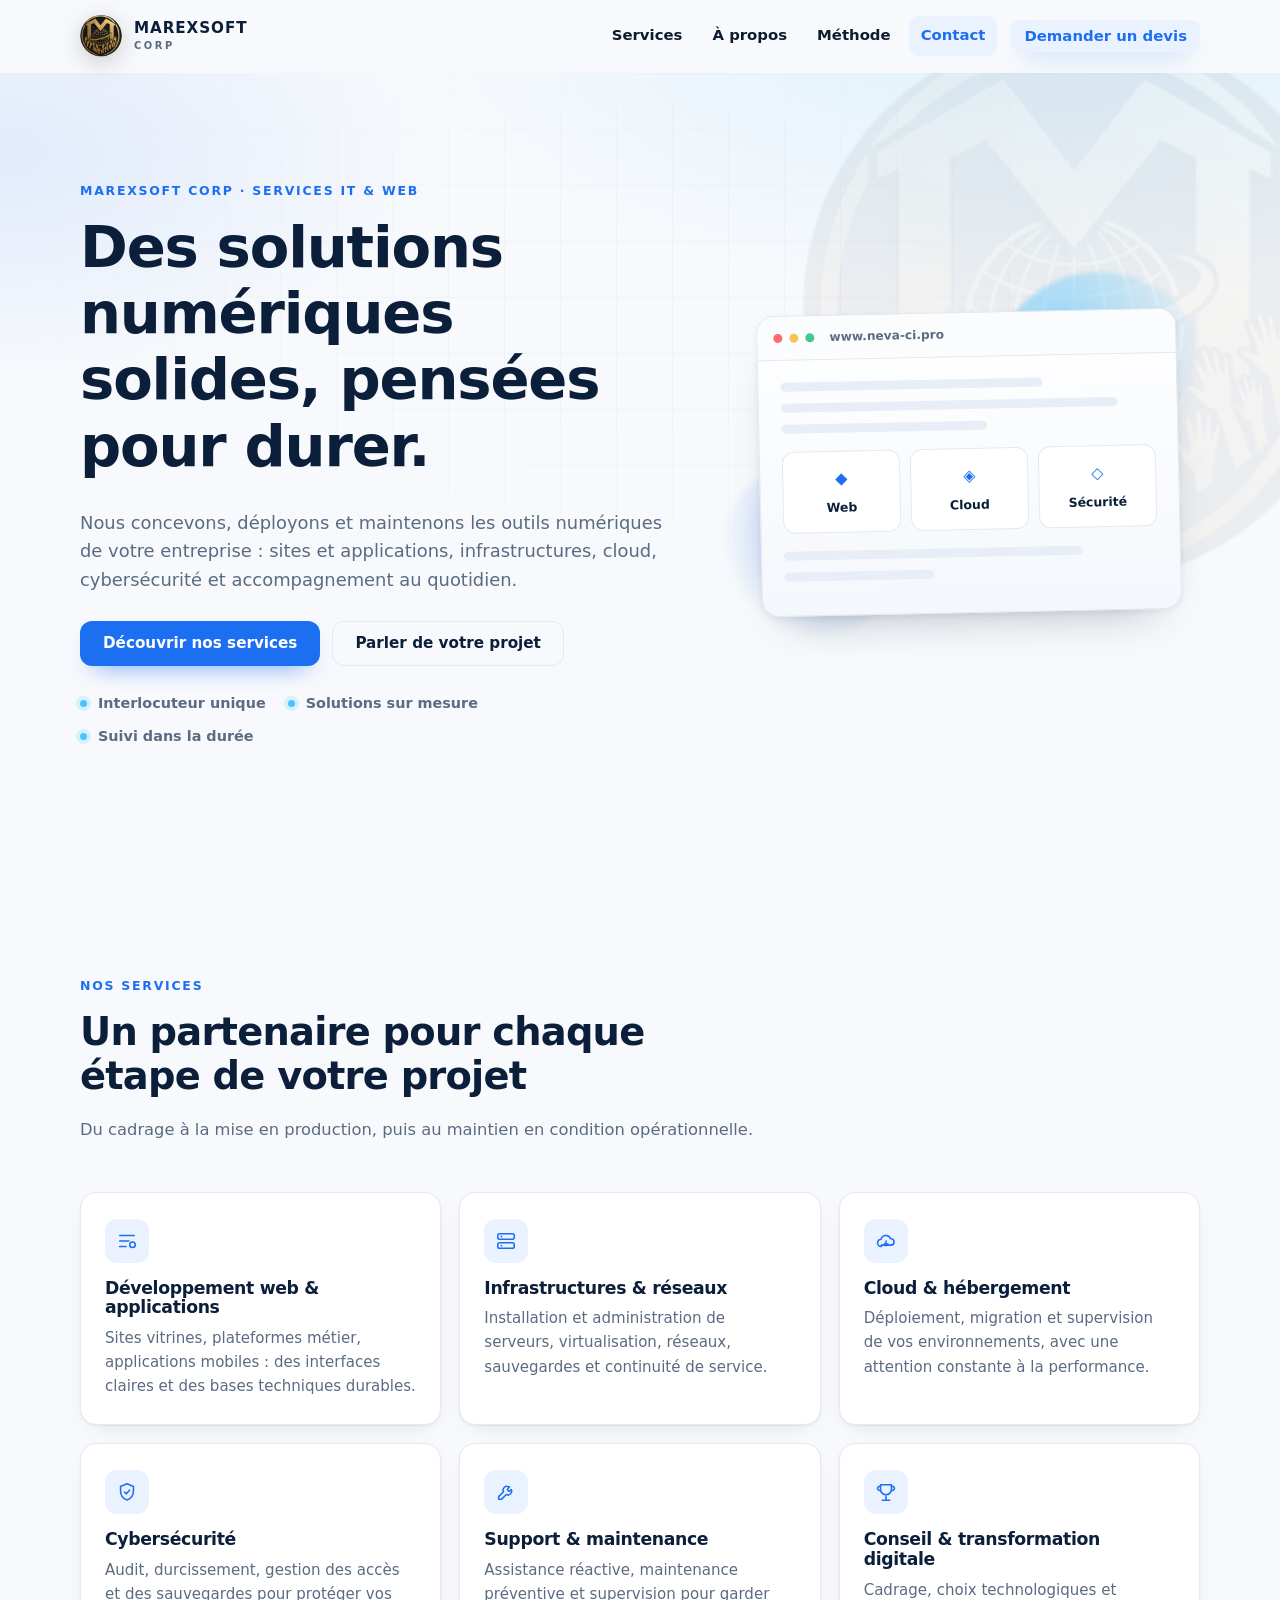
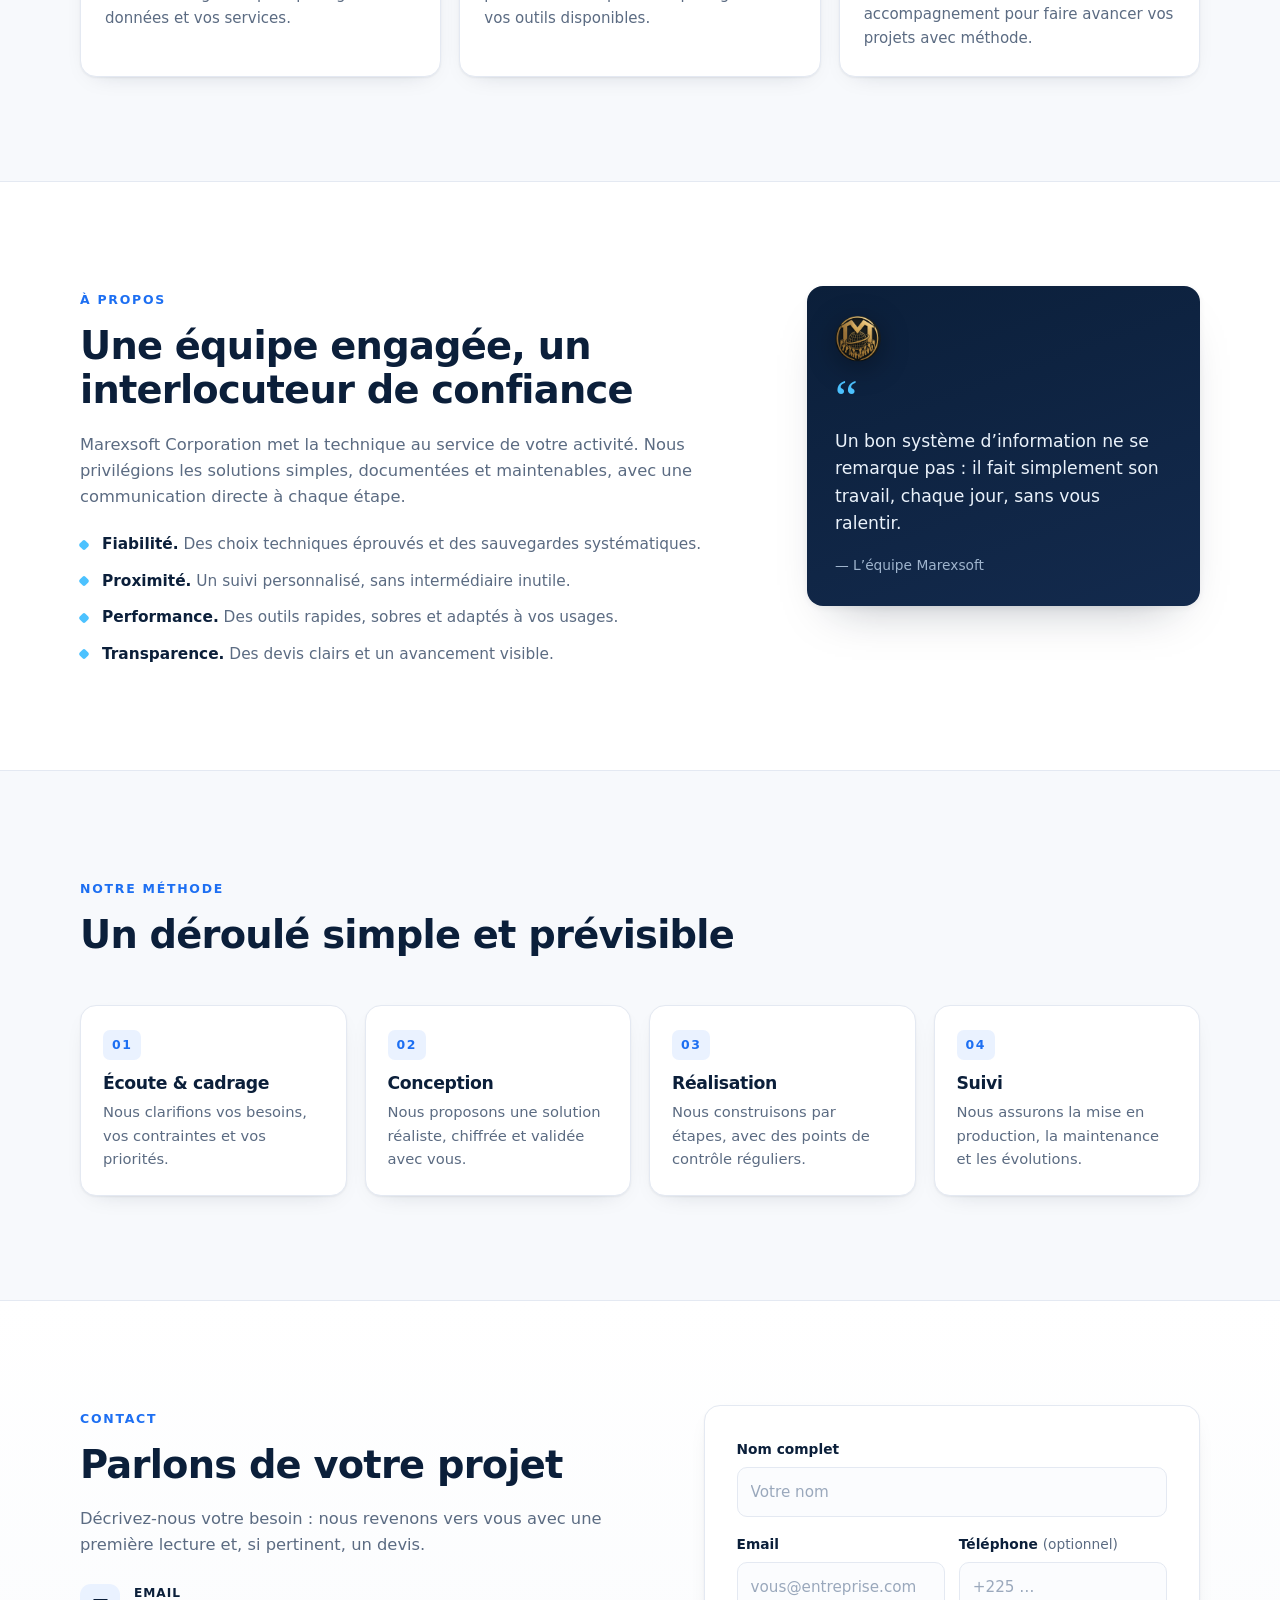
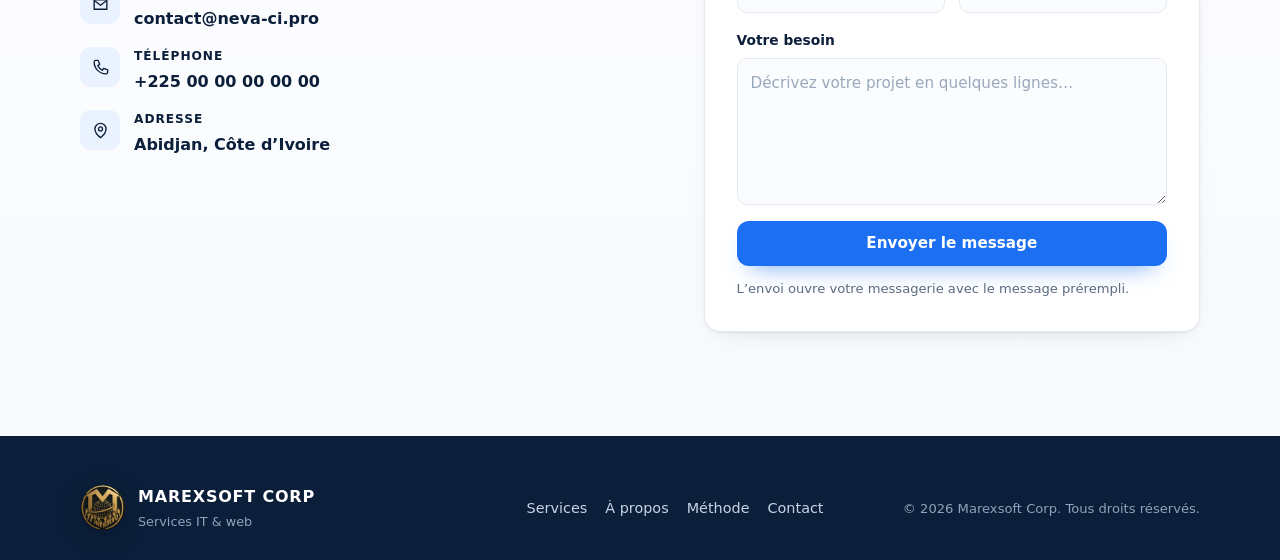
==== index.html @ 226a32b7 "Site vitrine Marexsoft Corp" ====
<!doctype html>
<html lang="fr">
<head>
  <meta charset="utf-8" />
  <meta name="viewport" content="width=device-width, initial-scale=1" />
  <script>document.documentElement.classList.add("js");</script>
  <title>Marexsoft Corporation — Services IT &amp; web</title>
  <meta name="description" content="Marexsoft Corporation accompagne les entreprises dans leurs projets numériques : développement web et applications, infrastructures et réseaux, cloud, cybersécurité, support et conseil." />
  <meta name="theme-color" content="#0b1f3a" />
  <link rel="canonical" href="https://www.neva-ci.pro/" />
  <link rel="icon" href="favicon.svg" type="image/svg+xml" />
  <link rel="icon" href="favicon-32.png" sizes="32x32" type="image/png" />
  <link rel="icon" href="icon-192.png" sizes="192x192" type="image/png" />
  <link rel="apple-touch-icon" href="apple-touch-icon.png" />
  <link rel="manifest" href="site.webmanifest" />

  <meta property="og:type" content="website" />
  <meta property="og:locale" content="fr_FR" />
  <meta property="og:site_name" content="Marexsoft Corporation" />
  <meta property="og:title" content="Marexsoft Corporation — Services IT &amp; web" />
  <meta property="og:description" content="Des solutions numériques solides : web, applications, infrastructures, cloud, cybersécurité et support." />
  <meta property="og:url" content="https://www.neva-ci.pro/" />
  <meta property="og:image" content="https://www.neva-ci.pro/assets/og-image.png" />
  <meta property="og:image:width" content="1200" />
  <meta property="og:image:height" content="630" />
  <meta name="twitter:card" content="summary_large_image" />
  <meta name="twitter:image" content="https://www.neva-ci.pro/assets/og-image.png" />

  <link rel="stylesheet" href="assets/style.css" />
  <script type="application/ld+json">
  {
    "@context": "https://schema.org",
    "@type": "Organization",
    "name": "Marexsoft Corporation",
    "url": "https://www.neva-ci.pro/",
    "logo": "https://www.neva-ci.pro/icon-512.png",
    "description": "Services IT et web : développement, infrastructures, cloud, cybersécurité, support et conseil.",
    "email": "contact@neva-ci.pro",
    "telephone": "+225 00 00 00 00 00",
    "address": { "@type": "PostalAddress", "addressLocality": "Abidjan", "addressCountry": "CI" }
  }
  </script>
</head>
<body>
  <a class="skip-link" href="#contenu">Aller au contenu</a>

  <header class="site-header" id="top">
    <div class="container header-inner">
      <a class="brand" href="#top" aria-label="Marexsoft Corp, accueil">
        <img class="brand-mark" src="assets/logo-mark.png" width="42" height="42" alt="" />
        <span class="brand-text">MAREXSOFT<small>CORP</small></span>
      </a>

      <nav class="nav" id="nav" aria-label="Navigation principale">
        <a href="#services">Services</a>
        <a href="#apropos">À propos</a>
        <a href="#methode">Méthode</a>
        <a href="#contact">Contact</a>
        <a class="btn btn-sm btn-primary nav-cta" href="#contact">Demander un devis</a>
      </nav>

      <button class="menu-toggle" id="menuToggle" aria-expanded="false" aria-controls="nav" aria-label="Ouvrir le menu">
        <span></span><span></span><span></span>
      </button>
    </div>
  </header>

  <main id="contenu">
    <section class="hero">
      <img class="hero-watermark" src="assets/logo-mark.png" alt="" aria-hidden="true" />
      <div class="container hero-inner">
        <div class="hero-copy reveal">
          <p class="eyebrow">Marexsoft Corp · Services IT &amp; web</p>
          <h1>Des solutions numériques solides, pensées pour durer.</h1>
          <p class="lead">
            Nous concevons, déployons et maintenons les outils numériques de votre entreprise :
            sites et applications, infrastructures, cloud, cybersécurité et accompagnement au quotidien.
          </p>
          <div class="hero-actions">
            <a class="btn btn-primary" href="#services">Découvrir nos services</a>
            <a class="btn btn-ghost" href="#contact">Parler de votre projet</a>
          </div>
          <ul class="hero-points" aria-label="Nos engagements">
            <li>Interlocuteur unique</li>
            <li>Solutions sur mesure</li>
            <li>Suivi dans la durée</li>
          </ul>
        </div>

        <div class="hero-visual reveal" aria-hidden="true">
          <div class="orb orb-1"></div>
          <div class="orb orb-2"></div>
          <div class="panel">
            <div class="panel-top">
              <span class="dot"></span><span class="dot"></span><span class="dot"></span>
              <span class="panel-title">www.neva-ci.pro</span>
            </div>
            <div class="panel-body">
              <div class="panel-line w-70"></div>
              <div class="panel-line w-90"></div>
              <div class="panel-line w-55"></div>
              <div class="panel-cards">
                <div class="mini-card"><span class="mini-ico">◆</span><span>Web</span></div>
                <div class="mini-card"><span class="mini-ico">◈</span><span>Cloud</span></div>
                <div class="mini-card"><span class="mini-ico">◇</span><span>Sécurité</span></div>
              </div>
              <div class="panel-line w-80"></div>
              <div class="panel-line w-40"></div>
            </div>
          </div>
        </div>
      </div>
    </section>

    <section class="section" id="services">
      <div class="container">
        <div class="section-head reveal">
          <p class="eyebrow">Nos services</p>
          <h2>Un partenaire pour chaque étape de votre projet</h2>
          <p class="section-sub">Du cadrage à la mise en production, puis au maintien en condition opérationnelle.</p>
        </div>

        <div class="grid services-grid">
          <article class="card service reveal">
            <span class="service-ico" aria-hidden="true">
              <svg viewBox="0 0 24 24"><path d="M4 6h16M4 12h10M4 18h7" fill="none" stroke="currentColor" stroke-width="1.7" stroke-linecap="round"/><circle cx="18" cy="16" r="3" fill="none" stroke="currentColor" stroke-width="1.7"/></svg>
            </span>
            <h3>Développement web &amp; applications</h3>
            <p>Sites vitrines, plateformes métier, applications mobiles : des interfaces claires et des bases techniques durables.</p>
          </article>

          <article class="card service reveal">
            <span class="service-ico" aria-hidden="true">
              <svg viewBox="0 0 24 24"><rect x="3" y="4" width="18" height="6" rx="2" fill="none" stroke="currentColor" stroke-width="1.7"/><rect x="3" y="14" width="18" height="6" rx="2" fill="none" stroke="currentColor" stroke-width="1.7"/><circle cx="7" cy="7" r="1" fill="currentColor"/><circle cx="7" cy="17" r="1" fill="currentColor"/></svg>
            </span>
            <h3>Infrastructures &amp; réseaux</h3>
            <p>Installation et administration de serveurs, virtualisation, réseaux, sauvegardes et continuité de service.</p>
          </article>

          <article class="card service reveal">
            <span class="service-ico" aria-hidden="true">
              <svg viewBox="0 0 24 24"><path d="M7 18a4 4 0 0 1-.4-8A5.5 5.5 0 0 1 17 9.5a3.5 3.5 0 0 1 .5 7H7Z" fill="none" stroke="currentColor" stroke-width="1.7" stroke-linejoin="round"/><path d="M12 12v5m0 0-2-2m2 2 2-2" fill="none" stroke="currentColor" stroke-width="1.7" stroke-linecap="round" stroke-linejoin="round"/></svg>
            </span>
            <h3>Cloud &amp; hébergement</h3>
            <p>Déploiement, migration et supervision de vos environnements, avec une attention constante à la performance.</p>
          </article>

          <article class="card service reveal">
            <span class="service-ico" aria-hidden="true">
              <svg viewBox="0 0 24 24"><path d="M12 3 5 6v5c0 4.4 2.9 8.4 7 9.8 4.1-1.4 7-5.4 7-9.8V6l-7-3Z" fill="none" stroke="currentColor" stroke-width="1.7" stroke-linejoin="round"/><path d="m9.2 12 2 2 3.6-4" fill="none" stroke="currentColor" stroke-width="1.7" stroke-linecap="round" stroke-linejoin="round"/></svg>
            </span>
            <h3>Cybersécurité</h3>
            <p>Audit, durcissement, gestion des accès et des sauvegardes pour protéger vos données et vos services.</p>
          </article>

          <article class="card service reveal">
            <span class="service-ico" aria-hidden="true">
              <svg viewBox="0 0 24 24"><path d="M14.7 6.3a4 4 0 0 0-5.4 5.4L4 17v3h3l5.3-5.3a4 4 0 0 0 5.4-5.4l-2.2 2.2-2.1-2.1 2.3-3.1Z" fill="none" stroke="currentColor" stroke-width="1.7" stroke-linejoin="round"/></svg>
            </span>
            <h3>Support &amp; maintenance</h3>
            <p>Assistance réactive, maintenance préventive et supervision pour garder vos outils disponibles.</p>
          </article>

          <article class="card service reveal">
            <span class="service-ico" aria-hidden="true">
              <svg viewBox="0 0 24 24"><path d="M8 21h8M12 17v4M6 4h12v5a6 6 0 0 1-12 0V4Z" fill="none" stroke="currentColor" stroke-width="1.7" stroke-linecap="round" stroke-linejoin="round"/><path d="M18 6h2a2 2 0 0 1-2 4M6 6H4a2 2 0 0 0 2 4" fill="none" stroke="currentColor" stroke-width="1.7" stroke-linecap="round"/></svg>
            </span>
            <h3>Conseil &amp; transformation digitale</h3>
            <p>Cadrage, choix technologiques et accompagnement pour faire avancer vos projets avec méthode.</p>
          </article>
        </div>
      </div>
    </section>

    <section class="section section-alt" id="apropos">
      <div class="container about-grid">
        <div class="reveal">
          <p class="eyebrow">À propos</p>
          <h2>Une équipe engagée, un interlocuteur de confiance</h2>
          <p class="section-sub">
            Marexsoft Corporation met la technique au service de votre activité. Nous privilégions
            les solutions simples, documentées et maintenables, avec une communication directe à
            chaque étape.
          </p>
          <ul class="values">
            <li><strong>Fiabilité.</strong> Des choix techniques éprouvés et des sauvegardes systématiques.</li>
            <li><strong>Proximité.</strong> Un suivi personnalisé, sans intermédiaire inutile.</li>
            <li><strong>Performance.</strong> Des outils rapides, sobres et adaptés à vos usages.</li>
            <li><strong>Transparence.</strong> Des devis clairs et un avancement visible.</li>
          </ul>
        </div>
        <aside class="quote-card reveal" aria-label="Notre approche">
          <img class="quote-logo" src="assets/logo-mark.png" width="46" height="46" alt="" />
          <p class="quote-mark" aria-hidden="true">“</p>
          <p class="quote-text">
            Un bon système d’information ne se remarque pas : il fait simplement son travail,
            chaque jour, sans vous ralentir.
          </p>
          <p class="quote-author">— L’équipe Marexsoft</p>
        </aside>
      </div>
    </section>

    <section class="section" id="methode">
      <div class="container">
        <div class="section-head reveal">
          <p class="eyebrow">Notre méthode</p>
          <h2>Un déroulé simple et prévisible</h2>
        </div>
        <ol class="steps">
          <li class="step reveal"><span class="step-num">01</span><h3>Écoute &amp; cadrage</h3><p>Nous clarifions vos besoins, vos contraintes et vos priorités.</p></li>
          <li class="step reveal"><span class="step-num">02</span><h3>Conception</h3><p>Nous proposons une solution réaliste, chiffrée et validée avec vous.</p></li>
          <li class="step reveal"><span class="step-num">03</span><h3>Réalisation</h3><p>Nous construisons par étapes, avec des points de contrôle réguliers.</p></li>
          <li class="step reveal"><span class="step-num">04</span><h3>Suivi</h3><p>Nous assurons la mise en production, la maintenance et les évolutions.</p></li>
        </ol>
      </div>
    </section>

    <section class="section section-contact" id="contact">
      <div class="container contact-grid">
        <div class="reveal">
          <p class="eyebrow">Contact</p>
          <h2>Parlons de votre projet</h2>
          <p class="section-sub">
            Décrivez-nous votre besoin : nous revenons vers vous avec une première lecture
            et, si pertinent, un devis.
          </p>

          <ul class="contact-list">
            <li>
              <span class="contact-ico" aria-hidden="true">
                <svg viewBox="0 0 24 24"><path d="M4 6h16v12H4z" fill="none" stroke="currentColor" stroke-width="1.7"/><path d="m4 7 8 6 8-6" fill="none" stroke="currentColor" stroke-width="1.7" stroke-linejoin="round"/></svg>
              </span>
              <div><span class="contact-label">Email</span><a href="mailto:contact@neva-ci.pro">contact@neva-ci.pro</a></div>
            </li>
            <li>
              <span class="contact-ico" aria-hidden="true">
                <svg viewBox="0 0 24 24"><path d="M6 3h3l2 5-2.5 1.5a12 12 0 0 0 6 6L16 13l5 2v3a2 2 0 0 1-2 2A15 15 0 0 1 4 5a2 2 0 0 1 2-2Z" fill="none" stroke="currentColor" stroke-width="1.7" stroke-linejoin="round"/></svg>
              </span>
              <div><span class="contact-label">Téléphone</span><a href="tel:+22500000000">+225 00 00 00 00 00</a></div>
            </li>
            <li>
              <span class="contact-ico" aria-hidden="true">
                <svg viewBox="0 0 24 24"><path d="M12 21s7-5.4 7-11a7 7 0 1 0-14 0c0 5.6 7 11 7 11Z" fill="none" stroke="currentColor" stroke-width="1.7" stroke-linejoin="round"/><circle cx="12" cy="10" r="2.5" fill="none" stroke="currentColor" stroke-width="1.7"/></svg>
              </span>
              <div><span class="contact-label">Adresse</span><span>Abidjan, Côte d’Ivoire</span></div>
            </li>
          </ul>
        </div>

        <form class="card contact-form reveal" id="contactForm" novalidate>
          <div class="field">
            <label for="name">Nom complet</label>
            <input id="name" name="name" type="text" autocomplete="name" required placeholder="Votre nom" />
          </div>
          <div class="field-row">
            <div class="field">
              <label for="email">Email</label>
              <input id="email" name="email" type="email" autocomplete="email" required placeholder="vous@entreprise.com" />
            </div>
            <div class="field">
              <label for="phone">Téléphone <span class="opt">(optionnel)</span></label>
              <input id="phone" name="phone" type="tel" autocomplete="tel" placeholder="+225 …" />
            </div>
          </div>
          <div class="field">
            <label for="message">Votre besoin</label>
            <textarea id="message" name="message" rows="5" required placeholder="Décrivez votre projet en quelques lignes…"></textarea>
          </div>
          <button class="btn btn-primary btn-block" type="submit">Envoyer le message</button>
          <p class="form-note" id="formNote" role="status">L’envoi ouvre votre messagerie avec le message prérempli.</p>
        </form>
      </div>
    </section>
  </main>

  <footer class="site-footer">
    <div class="container footer-inner">
      <div class="footer-brand">
        <img class="brand-mark" src="assets/logo-mark.png" width="46" height="46" alt="" />
        <div>
          <p class="footer-name">MAREXSOFT CORP</p>
          <p class="footer-tag">Services IT &amp; web</p>
        </div>
      </div>
      <nav class="footer-nav" aria-label="Navigation de pied de page">
        <a href="#services">Services</a>
        <a href="#apropos">À propos</a>
        <a href="#methode">Méthode</a>
        <a href="#contact">Contact</a>
      </nav>
      <p class="footer-copy">© <span id="year">2026</span> Marexsoft Corp. Tous droits réservés.</p>
    </div>
  </footer>

  <script src="assets/app.js" defer></script>
</body>
</html>
---- assets/style.css ----
/* Marexsoft Corporation — sober, modern, dependency-free */
:root {
  --navy: #0b1f3a;
  --navy-2: #132a4d;
  --ink: #0d1b2e;
  --muted: #5b6b82;
  --line: #e4e9f2;
  --bg: #f7f9fc;
  --surface: #ffffff;
  --accent: #1d6ff2;
  --accent-2: #4cc2ff;
  --accent-soft: #eaf2ff;
  --radius: 16px;
  --radius-sm: 10px;
  --shadow-sm: 0 1px 2px rgba(13, 27, 46, .06), 0 8px 24px -16px rgba(13, 27, 46, .25);
  --shadow-md: 0 2px 6px rgba(13, 27, 46, .06), 0 24px 48px -28px rgba(13, 27, 46, .35);
  --max: 1120px;
  --header-h: 72px;
  --font: "Inter", "Segoe UI", system-ui, -apple-system, "Helvetica Neue", Arial, sans-serif;
}

*, *::before, *::after { box-sizing: border-box; }
html { scroll-behavior: smooth; scroll-padding-top: calc(var(--header-h) + 16px); }
body {
  margin: 0;
  font-family: var(--font);
  color: var(--ink);
  background: var(--bg);
  line-height: 1.6;
  -webkit-font-smoothing: antialiased;
  text-rendering: optimizeLegibility;
}
img, svg { display: block; max-width: 100%; }
a { color: var(--accent); text-decoration: none; }
a:hover { text-decoration: underline; text-underline-offset: 3px; }
h1, h2, h3 { color: var(--navy); line-height: 1.15; letter-spacing: -.02em; margin: 0 0 .5em; }
h1 { font-size: clamp(2.1rem, 4.6vw, 3.6rem); font-weight: 750; }
h2 { font-size: clamp(1.6rem, 3vw, 2.4rem); font-weight: 720; }
h3 { font-size: 1.08rem; font-weight: 650; }
p { margin: 0 0 1rem; }
ul, ol { margin: 0; padding: 0; }

.container { width: min(100% - 40px, var(--max)); margin-inline: auto; }

.skip-link {
  position: absolute; left: 16px; top: -60px; z-index: 100;
  background: var(--navy); color: #fff; padding: 10px 16px; border-radius: 8px;
  transition: top .18s ease;
}
.skip-link:focus { top: 12px; }

/* Header */
.site-header {
  position: sticky; top: 0; z-index: 50;
  background: color-mix(in srgb, var(--bg) 82%, transparent);
  backdrop-filter: blur(14px);
  border-bottom: 1px solid transparent;
  transition: border-color .25s ease, box-shadow .25s ease, background .25s ease;
}
.site-header.is-scrolled { border-bottom-color: var(--line); box-shadow: 0 10px 30px -24px rgba(13,27,46,.4); }
.header-inner { display: flex; align-items: center; justify-content: space-between; height: var(--header-h); gap: 24px; }

.brand { display: inline-flex; align-items: center; gap: 12px; color: var(--navy); text-decoration: none; }
.brand:hover { text-decoration: none; }
.brand-mark { width: 42px; height: 42px; border-radius: 50%; flex: 0 0 auto; filter: drop-shadow(0 6px 12px rgba(0,0,0,.18)); }
.brand-text { display: flex; flex-direction: column; line-height: 1.05; font-weight: 750; letter-spacing: .06em; font-size: .95rem; }
.brand-text small { font-size: .62rem; font-weight: 650; letter-spacing: .26em; text-transform: uppercase; color: var(--muted); margin-top: 4px; }

.nav { display: flex; align-items: center; gap: 6px; }
.nav a {
  color: var(--ink); font-size: .93rem; font-weight: 550; padding: 8px 12px; border-radius: 9px;
  text-decoration: none; transition: background .18s ease, color .18s ease;
}
.nav a:hover { background: var(--accent-soft); color: var(--navy); text-decoration: none; }
.nav a.is-active { color: var(--accent); background: var(--accent-soft); }
.nav .nav-cta { margin-left: 8px; }
.nav .nav-cta:hover { background: var(--accent); color: #fff; }

.menu-toggle { display: none; width: 42px; height: 42px; border: 1px solid var(--line); background: var(--surface); border-radius: 11px; cursor: pointer; padding: 11px 10px; gap: 4px; flex-direction: column; justify-content: center; }
.menu-toggle span { display: block; height: 2px; background: var(--navy); border-radius: 2px; transition: transform .2s ease, opacity .2s ease; }
.menu-toggle[aria-expanded="true"] span:nth-child(1) { transform: translateY(6px) rotate(45deg); }
.menu-toggle[aria-expanded="true"] span:nth-child(2) { opacity: 0; }
.menu-toggle[aria-expanded="true"] span:nth-child(3) { transform: translateY(-6px) rotate(-45deg); }

/* Buttons */
.btn {
  display: inline-flex; align-items: center; justify-content: center; gap: 8px;
  font: inherit; font-size: .95rem; font-weight: 600; line-height: 1;
  padding: 14px 22px; border-radius: 12px; border: 1px solid transparent;
  cursor: pointer; text-decoration: none; transition: transform .15s ease, box-shadow .2s ease, background .2s ease, color .2s ease, border-color .2s ease;
}
.btn:hover { text-decoration: none; transform: translateY(-1px); }
.btn:active { transform: translateY(0); }
.btn-primary { background: var(--accent); color: #fff; box-shadow: 0 12px 24px -14px rgba(29,111,242,.8); }
.btn-primary:hover { background: #1760d6; box-shadow: 0 16px 30px -14px rgba(29,111,242,.9); }
.btn-ghost { background: transparent; color: var(--navy); border-color: var(--line); }
.btn-ghost:hover { background: var(--surface); border-color: #cfd9e8; }
.btn-sm { padding: 10px 16px; font-size: .88rem; border-radius: 10px; }
.btn-block { width: 100%; }

/* Hero */
.hero { position: relative; overflow: hidden; padding: clamp(56px, 9vw, 104px) 0 clamp(64px, 10vw, 120px); }
.hero::before {
  content: ""; position: absolute; inset: 0; z-index: -2;
  background:
    radial-gradient(1100px 520px at 82% -10%, rgba(76,194,255,.16), transparent 60%),
    radial-gradient(800px 420px at 0% 10%, rgba(29,111,242,.10), transparent 55%);
}
.hero::after {
  content: ""; position: absolute; inset: 0; z-index: -1; opacity: .5;
  background-image: linear-gradient(to right, rgba(13,27,46,.05) 1px, transparent 1px),
                    linear-gradient(to bottom, rgba(13,27,46,.05) 1px, transparent 1px);
  background-size: 56px 56px;
  mask-image: radial-gradient(70% 60% at 50% 30%, #000 20%, transparent 75%);
}
.hero-inner { position: relative; z-index: 1; display: grid; grid-template-columns: 1.12fr .88fr; align-items: center; gap: clamp(32px, 6vw, 72px); }
.hero-watermark { position: absolute; z-index: 0; right: -80px; top: -40px; width: min(46vw, 560px); height: auto; opacity: .05; pointer-events: none; user-select: none; }
.eyebrow { display: inline-block; font-size: .78rem; font-weight: 700; letter-spacing: .14em; text-transform: uppercase; color: var(--accent); margin-bottom: 14px; }
.hero h1 { max-width: 16ch; }
.lead { font-size: clamp(1.02rem, 1.4vw, 1.16rem); color: var(--muted); max-width: 56ch; margin-bottom: 26px; }
.hero-actions { display: flex; flex-wrap: wrap; gap: 12px; margin-bottom: 26px; }
.hero-points { list-style: none; display: flex; flex-wrap: wrap; gap: 10px 22px; color: var(--muted); font-size: .9rem; font-weight: 550; }
.hero-points li { position: relative; padding-left: 18px; }
.hero-points li::before { content: ""; position: absolute; left: 0; top: .55em; width: 7px; height: 7px; border-radius: 50%; background: var(--accent-2); box-shadow: 0 0 0 4px rgba(76,194,255,.18); }

.hero-visual { position: relative; min-height: 360px; display: grid; place-items: center; }
.orb { position: absolute; border-radius: 50%; filter: blur(2px); }
.orb-1 { width: 220px; height: 220px; background: radial-gradient(circle at 30% 30%, rgba(76,194,255,.55), rgba(76,194,255,0) 68%); top: -10px; right: -10px; }
.orb-2 { width: 180px; height: 180px; background: radial-gradient(circle at 60% 40%, rgba(29,111,242,.35), rgba(29,111,242,0) 70%); bottom: 0; left: -20px; }
.panel {
  position: relative; width: min(100%, 420px); border-radius: 18px; overflow: hidden;
  background: linear-gradient(180deg, #ffffff, #f4f7fc);
  border: 1px solid var(--line); box-shadow: var(--shadow-md);
  transform: rotate(-1.2deg);
}
.panel-top { display: flex; align-items: center; gap: 7px; padding: 12px 16px; border-bottom: 1px solid var(--line); background: #fbfcfe; }
.panel-top .dot { width: 9px; height: 9px; border-radius: 50%; background: #dfe6f1; }
.panel-top .dot:first-child { background: #ff6b6b; }
.panel-top .dot:nth-child(2) { background: #f5c451; }
.panel-top .dot:nth-child(3) { background: #43c98a; }
.panel-title { margin-left: 8px; font-size: .76rem; color: var(--muted); font-weight: 600; }
.panel-body { padding: 22px; }
.panel-line { height: 9px; border-radius: 6px; background: #e8eef8; margin-bottom: 12px; }
.w-40 { width: 40%; } .w-55 { width: 55%; } .w-70 { width: 70%; } .w-80 { width: 80%; } .w-90 { width: 90%; }
.panel-cards { display: grid; grid-template-columns: repeat(3, 1fr); gap: 10px; margin: 18px 0; }
.mini-card { display: flex; flex-direction: column; align-items: center; gap: 6px; padding: 14px 8px; border-radius: 12px; background: #fff; border: 1px solid var(--line); font-size: .78rem; font-weight: 600; color: var(--navy); }
.mini-ico { color: var(--accent); font-size: 1rem; }

/* Sections */
.section { padding: clamp(64px, 9vw, 104px) 0; }
.section-alt { background: #fff; border-block: 1px solid var(--line); }
.section-head { max-width: 680px; margin-bottom: clamp(30px, 5vw, 48px); }
.section-sub { color: var(--muted); font-size: 1.02rem; margin-bottom: 0; }

.grid { display: grid; gap: 18px; }
.services-grid { grid-template-columns: repeat(3, 1fr); }

.card { background: var(--surface); border: 1px solid var(--line); border-radius: var(--radius); box-shadow: var(--shadow-sm); }
.service { padding: 26px 24px; transition: transform .2s ease, box-shadow .2s ease, border-color .2s ease; }
.service:hover { transform: translateY(-3px); box-shadow: var(--shadow-md); border-color: #d3deee; }
.service-ico { display: inline-flex; align-items: center; justify-content: center; width: 44px; height: 44px; border-radius: 12px; background: var(--accent-soft); color: var(--accent); margin-bottom: 16px; }
.service-ico svg { width: 22px; height: 22px; }
.service h3 { margin-bottom: 8px; }
.service p { color: var(--muted); font-size: .94rem; margin: 0; }

/* About */
.about-grid { display: grid; grid-template-columns: 1.25fr .75fr; gap: clamp(28px, 6vw, 72px); align-items: start; }
.values { list-style: none; display: grid; gap: 12px; margin-top: 22px; }
.values li { position: relative; padding-left: 22px; color: var(--muted); font-size: .96rem; }
.values li::before { content: ""; position: absolute; left: 0; top: .55em; width: 8px; height: 8px; border-radius: 2px; background: var(--accent-2); transform: rotate(45deg); }
.values strong { color: var(--navy); }
.quote-card { padding: 30px 28px; border-radius: var(--radius); background: linear-gradient(160deg, var(--navy), var(--navy-2)); color: #dfe9f7; box-shadow: var(--shadow-md); }
.quote-logo { width: 46px; height: 46px; margin-bottom: 10px; filter: drop-shadow(0 6px 14px rgba(0,0,0,.35)); }
.quote-mark { font-size: 3.2rem; line-height: 1; color: var(--accent-2); margin: 0 0 4px; font-family: Georgia, serif; }
.quote-text { font-size: 1.08rem; line-height: 1.6; color: #eaf2fb; }
.quote-author { margin: 0; font-size: .86rem; color: #9fb4cd; }

/* Steps */
.steps { list-style: none; display: grid; grid-template-columns: repeat(4, 1fr); gap: 18px; counter-reset: step; }
.step { padding: 24px 22px; border-radius: var(--radius); background: var(--surface); border: 1px solid var(--line); box-shadow: var(--shadow-sm); }
.step-num { display: inline-block; font-size: .78rem; font-weight: 750; letter-spacing: .12em; color: var(--accent); background: var(--accent-soft); padding: 5px 9px; border-radius: 7px; margin-bottom: 14px; }
.step h3 { margin-bottom: 6px; }
.step p { color: var(--muted); font-size: .92rem; margin: 0; }

/* Contact */
.section-contact { background: linear-gradient(180deg, #fff, var(--bg)); border-top: 1px solid var(--line); }
.contact-grid { display: grid; grid-template-columns: 1fr .9fr; gap: clamp(28px, 6vw, 72px); align-items: start; }
.contact-list { list-style: none; display: grid; gap: 16px; margin-top: 26px; }
.contact-list li { display: flex; gap: 14px; align-items: flex-start; }
.contact-ico { flex: 0 0 auto; width: 40px; height: 40px; display: grid; place-items: center; border-radius: 11px; background: var(--accent-soft); color: var(--accent); }
.contact-ico svg { width: 19px; height: 19px; }
.contact-label { display: block; font-size: .76rem; font-weight: 700; letter-spacing: .08em; text-transform: uppercase; color: var(--muted); margin-bottom: 2px; }
.contact-list a, .contact-list span { color: var(--navy); font-weight: 550; }

.contact-form { padding: clamp(22px, 4vw, 32px); }
.field { display: grid; gap: 7px; margin-bottom: 16px; }
.field-row { display: grid; grid-template-columns: 1fr 1fr; gap: 14px; }
.field label { font-size: .86rem; font-weight: 600; color: var(--navy); }
.field .opt { color: var(--muted); font-weight: 500; }
.field input, .field textarea {
  width: 100%; font: inherit; font-size: .95rem; color: var(--ink);
  padding: 12px 13px; border: 1px solid var(--line); border-radius: var(--radius-sm);
  background: #fbfcfe; transition: border-color .18s ease, box-shadow .18s ease, background .18s ease;
}
.field input::placeholder, .field textarea::placeholder { color: #9aa8bc; }
.field input:focus, .field textarea:focus {
  outline: none; background: #fff; border-color: var(--accent);
  box-shadow: 0 0 0 4px rgba(29,111,242,.14);
}
.field textarea { resize: vertical; min-height: 120px; }
.field input:user-invalid, .field textarea:user-invalid { border-color: #e05a5a; box-shadow: 0 0 0 4px rgba(224,90,90,.12); }
.form-note { font-size: .82rem; color: var(--muted); margin: 12px 0 0; }
.form-note.is-ok { color: #15803d; }

/* Footer */
.site-footer { background: var(--navy); color: #b9c8dc; padding: 48px 0 28px; }
.footer-inner { display: grid; grid-template-columns: 1.2fr 1fr auto; gap: 24px; align-items: center; }
.footer-brand { display: flex; align-items: center; gap: 12px; }
.footer-brand .brand-mark { width: 46px; height: 46px; border-radius: 50%; }
.footer-name { margin: 0; color: #fff; font-weight: 700; letter-spacing: .05em; }
.footer-tag { margin: 2px 0 0; font-size: .8rem; color: #8ea3bd; }
.footer-nav { display: flex; flex-wrap: wrap; gap: 8px 18px; }
.footer-nav a { color: #c7d4e5; font-size: .9rem; }
.footer-nav a:hover { color: #fff; }
.footer-copy { margin: 0; font-size: .82rem; color: #8ea3bd; text-align: right; }

/* Reveal animation */
.reveal { opacity: 1; transform: none; transition: opacity .6s ease, transform .6s ease; }
.js .reveal:not(.is-visible) { opacity: 0; transform: translateY(14px); }
.js .reveal.is-visible { opacity: 1; transform: none; }

/* Focus */
:focus-visible { outline: 2px solid var(--accent); outline-offset: 3px; border-radius: 4px; }

/* Responsive */
@media (max-width: 960px) {
  .hero-inner { grid-template-columns: 1fr; }
  .hero-watermark { display: none; }
  .hero-visual { min-height: 300px; order: -1; }
  .panel { transform: none; width: min(100%, 460px); }
  .hero h1 { max-width: 22ch; }
  .services-grid { grid-template-columns: repeat(2, 1fr); }
  .about-grid, .contact-grid { grid-template-columns: 1fr; }
  .steps { grid-template-columns: repeat(2, 1fr); }
  .footer-inner { grid-template-columns: 1fr; text-align: left; }
  .footer-copy { text-align: left; }
}
@media (max-width: 720px) {
  .nav {
    position: absolute; left: 16px; right: 16px; top: calc(var(--header-h) - 4px);
    flex-direction: column; align-items: stretch; gap: 4px;
    background: var(--surface); border: 1px solid var(--line); border-radius: 14px;
    padding: 10px; box-shadow: var(--shadow-md);
    opacity: 0; visibility: hidden; transform: translateY(-8px);
    transition: opacity .18s ease, transform .18s ease, visibility .18s;
  }
  .nav.is-open { opacity: 1; visibility: visible; transform: none; }
  .nav a { padding: 11px 12px; }
  .nav .nav-cta { margin: 6px 0 0; }
  .menu-toggle { display: flex; }
  .services-grid { grid-template-columns: 1fr; }
  .steps { grid-template-columns: 1fr; }
  .field-row { grid-template-columns: 1fr; }
}
@media (prefers-color-scheme: dark) {
  :root {
    --ink: #dbe6f5;
    --muted: #9ab0c9;
    --line: #22344f;
    --bg: #081527;
    --surface: #0d1f36;
    --navy: #eaf2fb;
    --navy-2: #132a4d;
    --accent: #59a6ff;
    --accent-2: #6fd2ff;
    --accent-soft: #12294a;
    --shadow-sm: 0 1px 2px rgba(0,0,0,.3), 0 8px 24px -16px rgba(0,0,0,.7);
    --shadow-md: 0 2px 6px rgba(0,0,0,.35), 0 24px 48px -28px rgba(0,0,0,.8);
  }
  .hero::after { opacity: .35; background-image: linear-gradient(to right, rgba(255,255,255,.06) 1px, transparent 1px), linear-gradient(to bottom, rgba(255,255,255,.06) 1px, transparent 1px); }
  .panel { background: linear-gradient(180deg, #102540, #0c1c31); }
  .panel-top { background: #0e2038; }
  .panel-line { background: #1d3352; }
  .mini-card { background: #0e2038; }
  .field input, .field textarea { background: #0a1a2e; }
  .field input:focus, .field textarea:focus { background: #0d2038; }
  .quote-card { background: linear-gradient(160deg, #0a1a2e, #102540); }
  .site-header { background: color-mix(in srgb, #081527 82%, transparent); }
  .section-alt { background: #0a1a2e; }
  .section-contact { background: linear-gradient(180deg, #0a1a2e, #081527); }
  .site-footer { background: #050f1d; }
  .footer-name { color: #fff; }
}
@media (prefers-reduced-motion: reduce) {
  html { scroll-behavior: auto; }
  .reveal { opacity: 1; transform: none; transition: none; }
  .btn, .service { transition: none; }
}
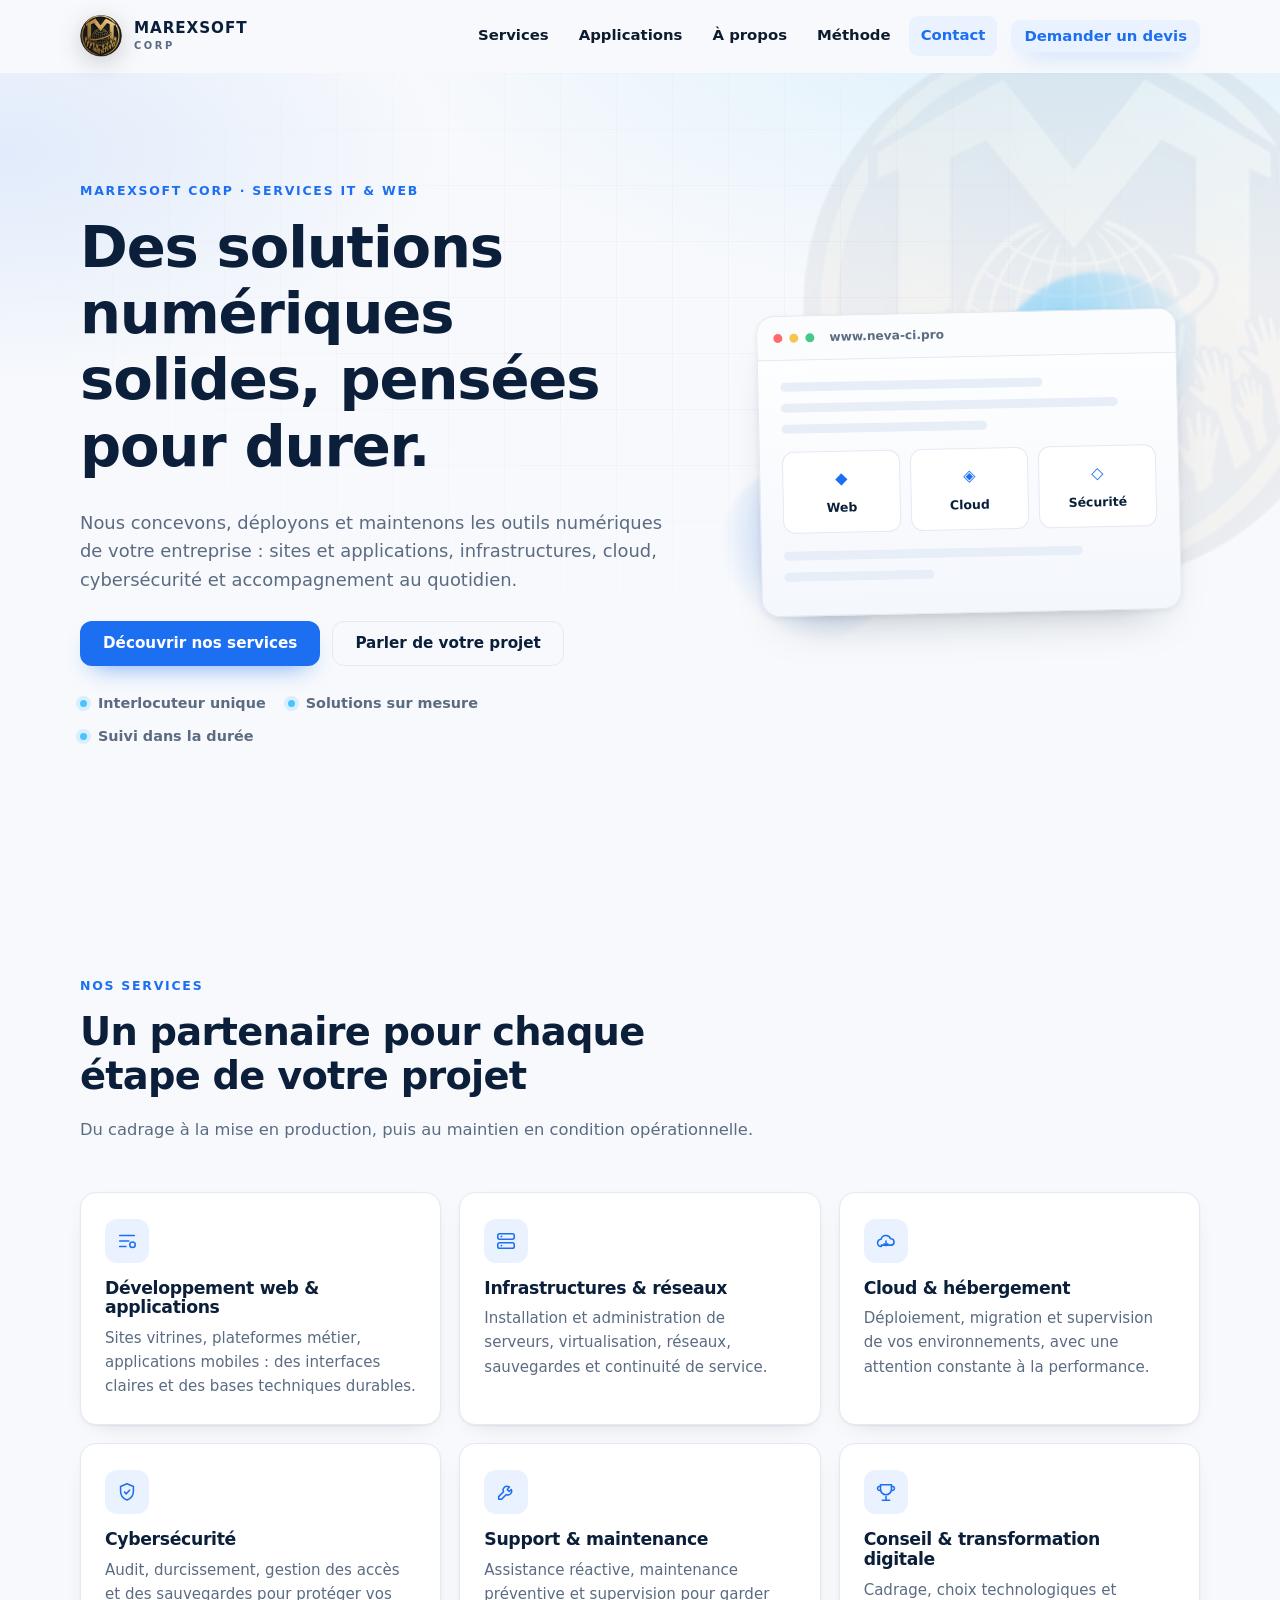
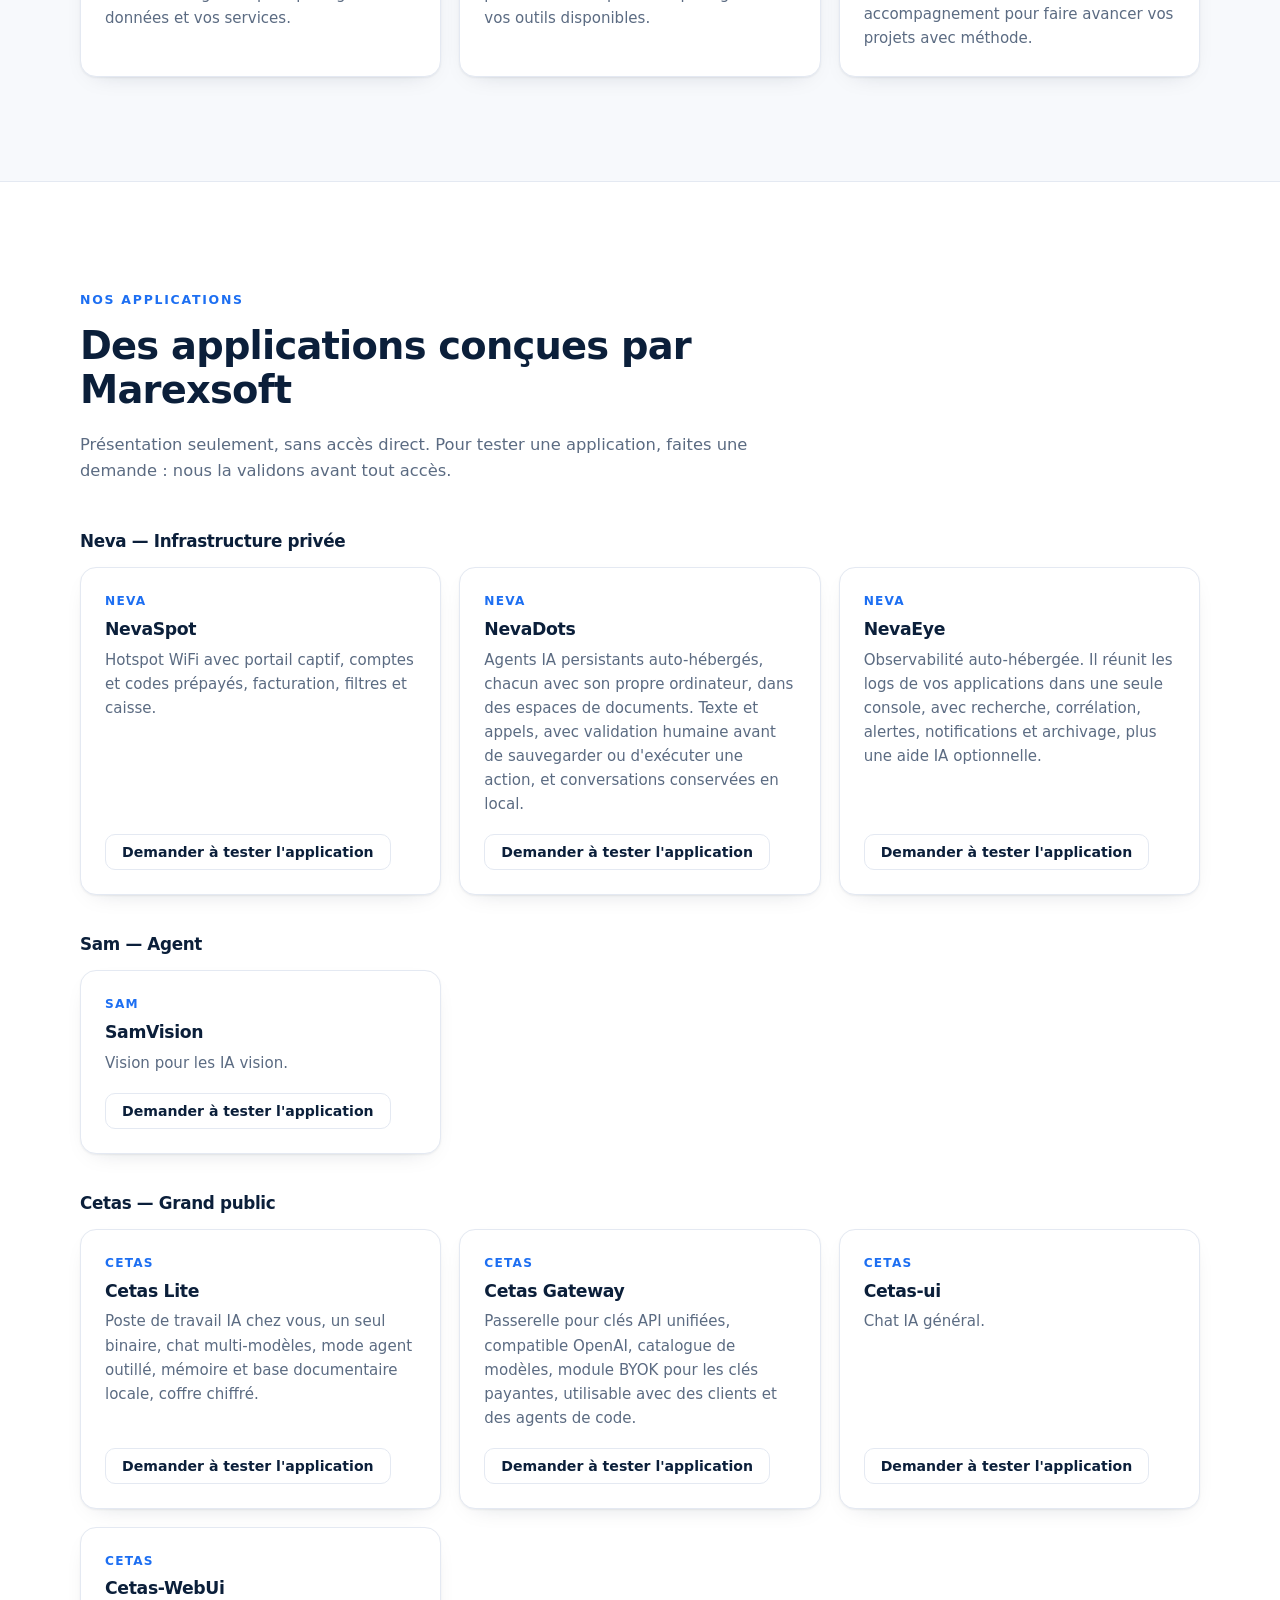
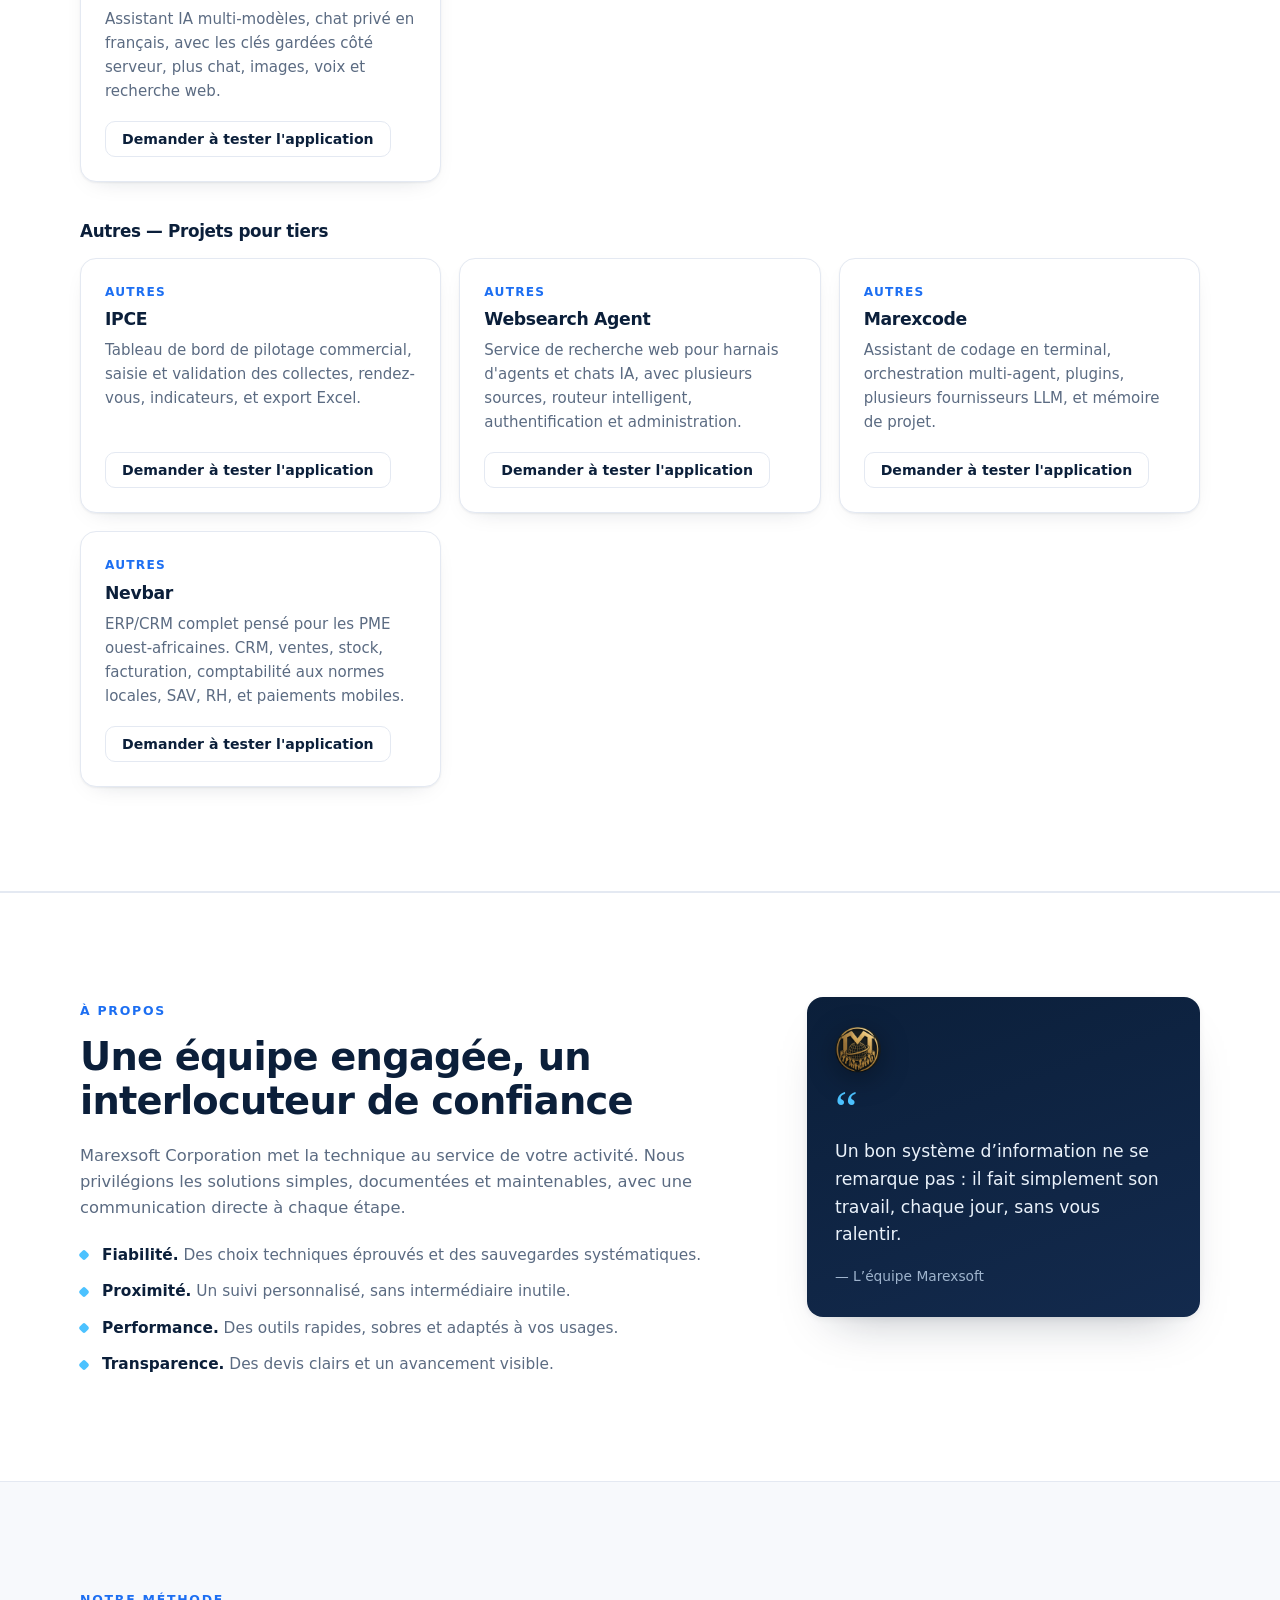
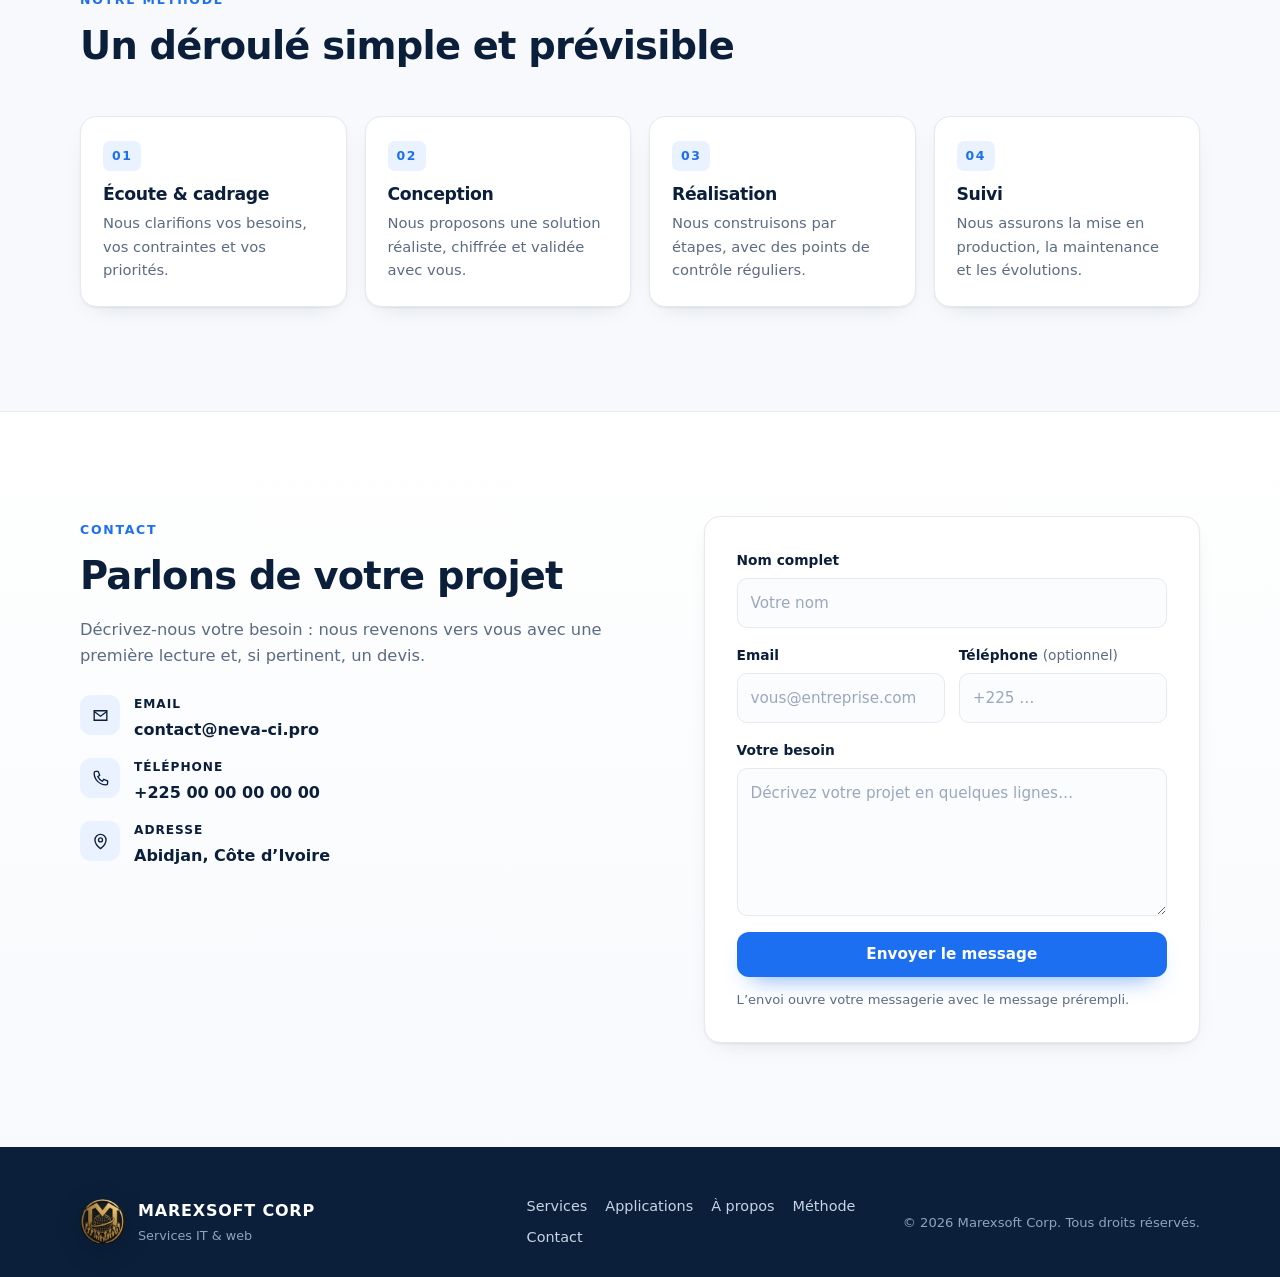
==== commit 14f732af: "Ajout de la section Applications" ====
--- a/index.html
+++ b/index.html
@@ -53,6 +53,7 @@
 
       <nav class="nav" id="nav" aria-label="Navigation principale">
         <a href="#services">Services</a>
+        <a href="#applications">Applications</a>
         <a href="#apropos">À propos</a>
         <a href="#methode">Méthode</a>
         <a href="#contact">Contact</a>
@@ -172,6 +173,104 @@
       </div>
     </section>
 
+    <section class="section section-alt" id="applications">
+      <div class="container">
+        <div class="section-head reveal">
+          <p class="eyebrow">Nos applications</p>
+          <h2>Des applications conçues par Marexsoft</h2>
+          <p class="section-sub">Présentation seulement, sans accès direct. Pour tester une application, faites une demande : nous la validons avant tout accès.</p>
+        </div>
+
+        <h3 class="family-title">Neva — Infrastructure privée</h3>
+        <div class="grid apps-grid">
+          <article class="card app reveal">
+            <p class="app-family">Neva</p>
+            <h3>NevaSpot</h3>
+            <p>Hotspot WiFi avec portail captif, comptes et codes prépayés, facturation, filtres et caisse.</p>
+            <button class="btn btn-ghost btn-sm app-test" type="button" data-app="NevaSpot">Demander à tester l&#39;application</button>
+          </article>
+          <article class="card app reveal">
+            <p class="app-family">Neva</p>
+            <h3>NevaDots</h3>
+            <p>Agents IA persistants auto-hébergés, chacun avec son propre ordinateur, dans des espaces de documents. Texte et appels, avec validation humaine avant de sauvegarder ou d&#39;exécuter une action, et conversations conservées en local.</p>
+            <button class="btn btn-ghost btn-sm app-test" type="button" data-app="NevaDots">Demander à tester l&#39;application</button>
+          </article>
+          <article class="card app reveal">
+            <p class="app-family">Neva</p>
+            <h3>NevaEye</h3>
+            <p>Observabilité auto-hébergée. Il réunit les logs de vos applications dans une seule console, avec recherche, corrélation, alertes, notifications et archivage, plus une aide IA optionnelle.</p>
+            <button class="btn btn-ghost btn-sm app-test" type="button" data-app="NevaEye">Demander à tester l&#39;application</button>
+          </article>
+        </div>
+
+        <h3 class="family-title">Sam — Agent</h3>
+        <div class="grid apps-grid">
+          <article class="card app reveal">
+            <p class="app-family">Sam</p>
+            <h3>SamVision</h3>
+            <p>Vision pour les IA vision.</p>
+            <button class="btn btn-ghost btn-sm app-test" type="button" data-app="SamVision">Demander à tester l&#39;application</button>
+          </article>
+        </div>
+
+        <h3 class="family-title">Cetas — Grand public</h3>
+        <div class="grid apps-grid">
+          <article class="card app reveal">
+            <p class="app-family">Cetas</p>
+            <h3>Cetas Lite</h3>
+            <p>Poste de travail IA chez vous, un seul binaire, chat multi-modèles, mode agent outillé, mémoire et base documentaire locale, coffre chiffré.</p>
+            <button class="btn btn-ghost btn-sm app-test" type="button" data-app="Cetas Lite">Demander à tester l&#39;application</button>
+          </article>
+          <article class="card app reveal">
+            <p class="app-family">Cetas</p>
+            <h3>Cetas Gateway</h3>
+            <p>Passerelle pour clés API unifiées, compatible OpenAI, catalogue de modèles, module BYOK pour les clés payantes, utilisable avec des clients et des agents de code.</p>
+            <button class="btn btn-ghost btn-sm app-test" type="button" data-app="Cetas Gateway">Demander à tester l&#39;application</button>
+          </article>
+          <article class="card app reveal">
+            <p class="app-family">Cetas</p>
+            <h3>Cetas-ui</h3>
+            <p>Chat IA général.</p>
+            <button class="btn btn-ghost btn-sm app-test" type="button" data-app="Cetas-ui">Demander à tester l&#39;application</button>
+          </article>
+          <article class="card app reveal">
+            <p class="app-family">Cetas</p>
+            <h3>Cetas-WebUi</h3>
+            <p>Assistant IA multi-modèles, chat privé en français, avec les clés gardées côté serveur, plus chat, images, voix et recherche web.</p>
+            <button class="btn btn-ghost btn-sm app-test" type="button" data-app="Cetas-WebUi">Demander à tester l&#39;application</button>
+          </article>
+        </div>
+
+        <h3 class="family-title">Autres — Projets pour tiers</h3>
+        <div class="grid apps-grid">
+          <article class="card app reveal">
+            <p class="app-family">Autres</p>
+            <h3>IPCE</h3>
+            <p>Tableau de bord de pilotage commercial, saisie et validation des collectes, rendez-vous, indicateurs, et export Excel.</p>
+            <button class="btn btn-ghost btn-sm app-test" type="button" data-app="IPCE">Demander à tester l&#39;application</button>
+          </article>
+          <article class="card app reveal">
+            <p class="app-family">Autres</p>
+            <h3>Websearch Agent</h3>
+            <p>Service de recherche web pour harnais d&#39;agents et chats IA, avec plusieurs sources, routeur intelligent, authentification et administration.</p>
+            <button class="btn btn-ghost btn-sm app-test" type="button" data-app="Websearch Agent">Demander à tester l&#39;application</button>
+          </article>
+          <article class="card app reveal">
+            <p class="app-family">Autres</p>
+            <h3>Marexcode</h3>
+            <p>Assistant de codage en terminal, orchestration multi-agent, plugins, plusieurs fournisseurs LLM, et mémoire de projet.</p>
+            <button class="btn btn-ghost btn-sm app-test" type="button" data-app="Marexcode">Demander à tester l&#39;application</button>
+          </article>
+          <article class="card app reveal">
+            <p class="app-family">Autres</p>
+            <h3>Nevbar</h3>
+            <p>ERP/CRM complet pensé pour les PME ouest-africaines. CRM, ventes, stock, facturation, comptabilité aux normes locales, SAV, RH, et paiements mobiles.</p>
+            <button class="btn btn-ghost btn-sm app-test" type="button" data-app="Nevbar">Demander à tester l&#39;application</button>
+          </article>
+        </div>
+      </div>
+    </section>
+
     <section class="section section-alt" id="apropos">
       <div class="container about-grid">
         <div class="reveal">
@@ -285,6 +384,7 @@
       </div>
       <nav class="footer-nav" aria-label="Navigation de pied de page">
         <a href="#services">Services</a>
+        <a href="#applications">Applications</a>
         <a href="#apropos">À propos</a>
         <a href="#methode">Méthode</a>
         <a href="#contact">Contact</a>
--- a/assets/style.css
+++ b/assets/style.css
@@ -163,6 +163,17 @@
 .service h3 { margin-bottom: 8px; }
 .service p { color: var(--muted); font-size: .94rem; margin: 0; }
 
+
+/* Applications */
+.apps-grid { grid-template-columns: repeat(3, 1fr); margin-bottom: 40px; }
+.apps-grid:last-child { margin-bottom: 0; }
+.family-title { font-size: 1.05rem; margin: 0 0 16px; }
+.app { padding: 24px; display: flex; flex-direction: column; }
+.app-family { font-size: .76rem; font-weight: 700; letter-spacing: .1em; text-transform: uppercase; color: var(--accent); margin: 0 0 8px; }
+.app h3 { margin-bottom: 8px; }
+.app p:not(.app-family) { color: var(--muted); font-size: .94rem; margin: 0 0 18px; flex: 1; }
+.app .app-test { align-self: flex-start; }
+
 /* About */
 .about-grid { display: grid; grid-template-columns: 1.25fr .75fr; gap: clamp(28px, 6vw, 72px); align-items: start; }
 .values { list-style: none; display: grid; gap: 12px; margin-top: 22px; }
@@ -239,7 +250,7 @@
   .hero-visual { min-height: 300px; order: -1; }
   .panel { transform: none; width: min(100%, 460px); }
   .hero h1 { max-width: 22ch; }
-  .services-grid { grid-template-columns: repeat(2, 1fr); }
+  .services-grid, .apps-grid { grid-template-columns: repeat(2, 1fr); }
   .about-grid, .contact-grid { grid-template-columns: 1fr; }
   .steps { grid-template-columns: repeat(2, 1fr); }
   .footer-inner { grid-template-columns: 1fr; text-align: left; }
@@ -258,7 +269,7 @@
   .nav a { padding: 11px 12px; }
   .nav .nav-cta { margin: 6px 0 0; }
   .menu-toggle { display: flex; }
-  .services-grid { grid-template-columns: 1fr; }
+  .services-grid, .apps-grid { grid-template-columns: 1fr; }
   .steps { grid-template-columns: 1fr; }
   .field-row { grid-template-columns: 1fr; }
 }
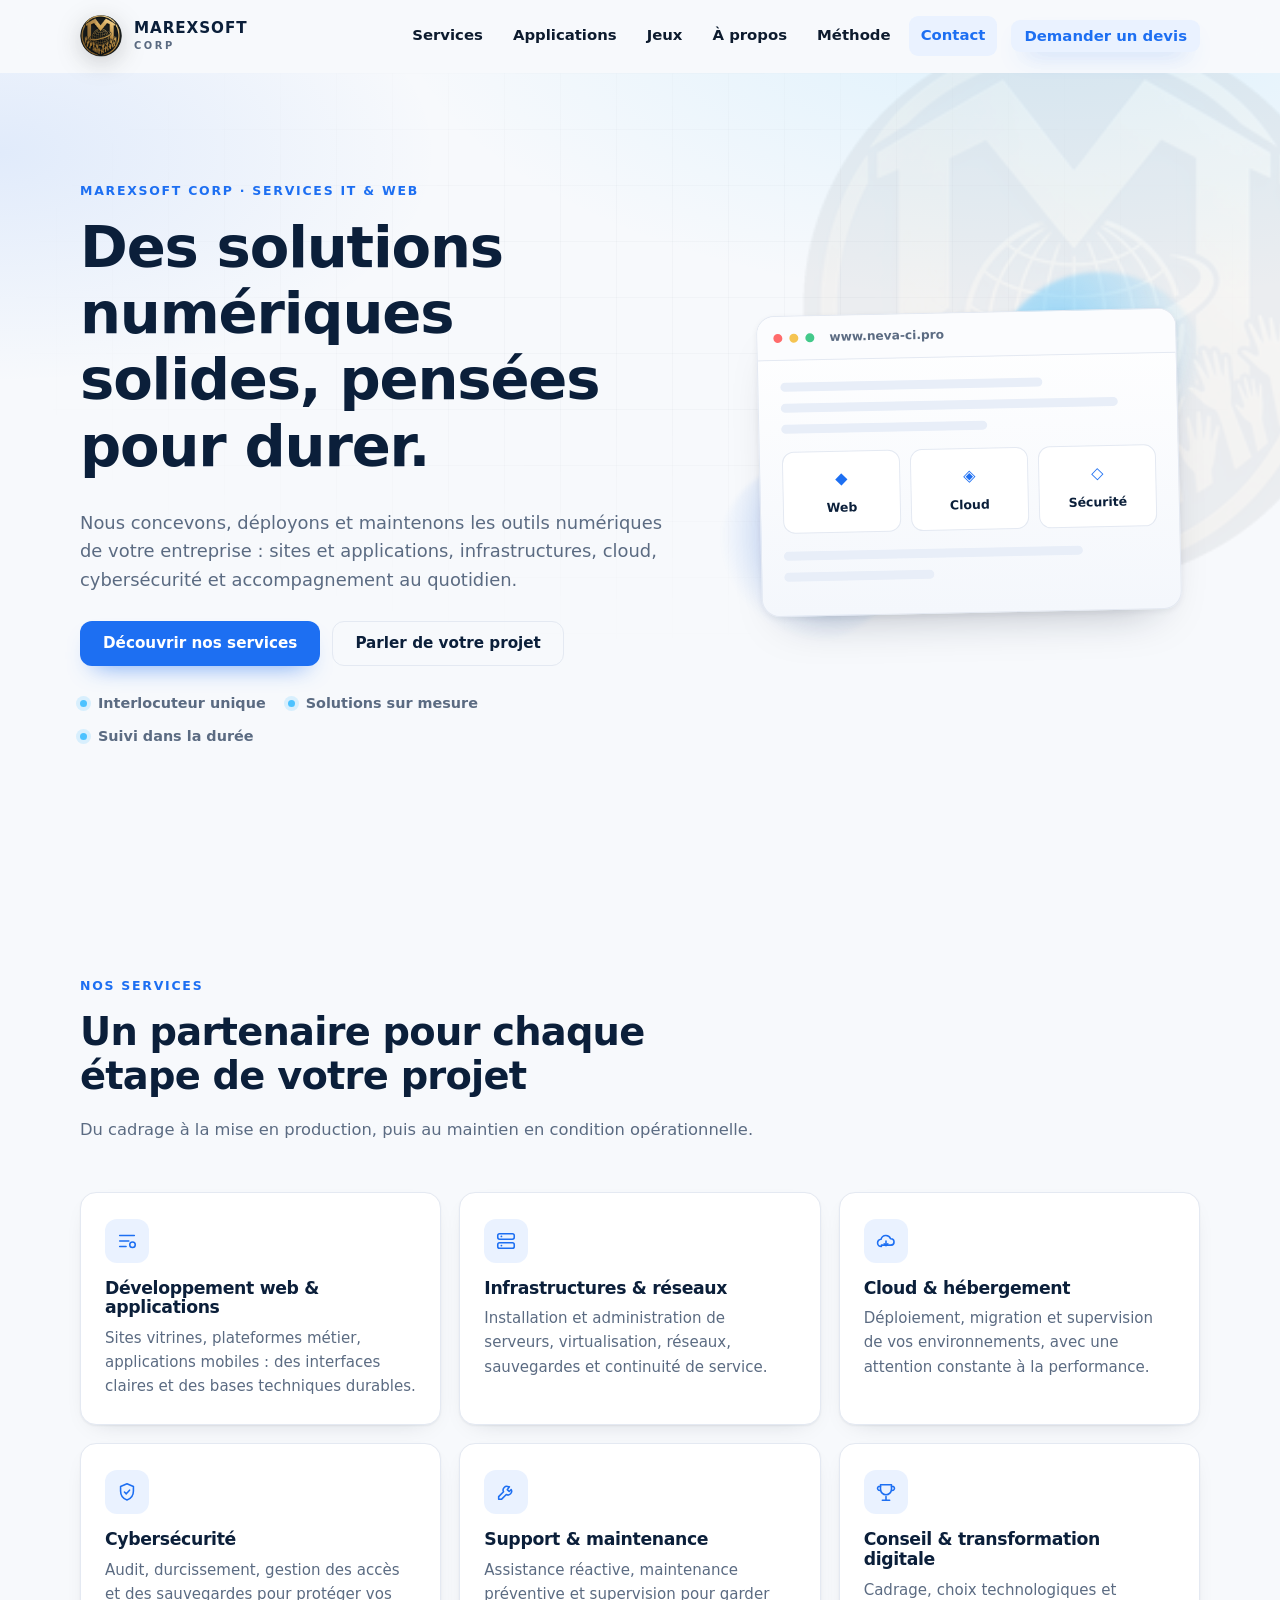
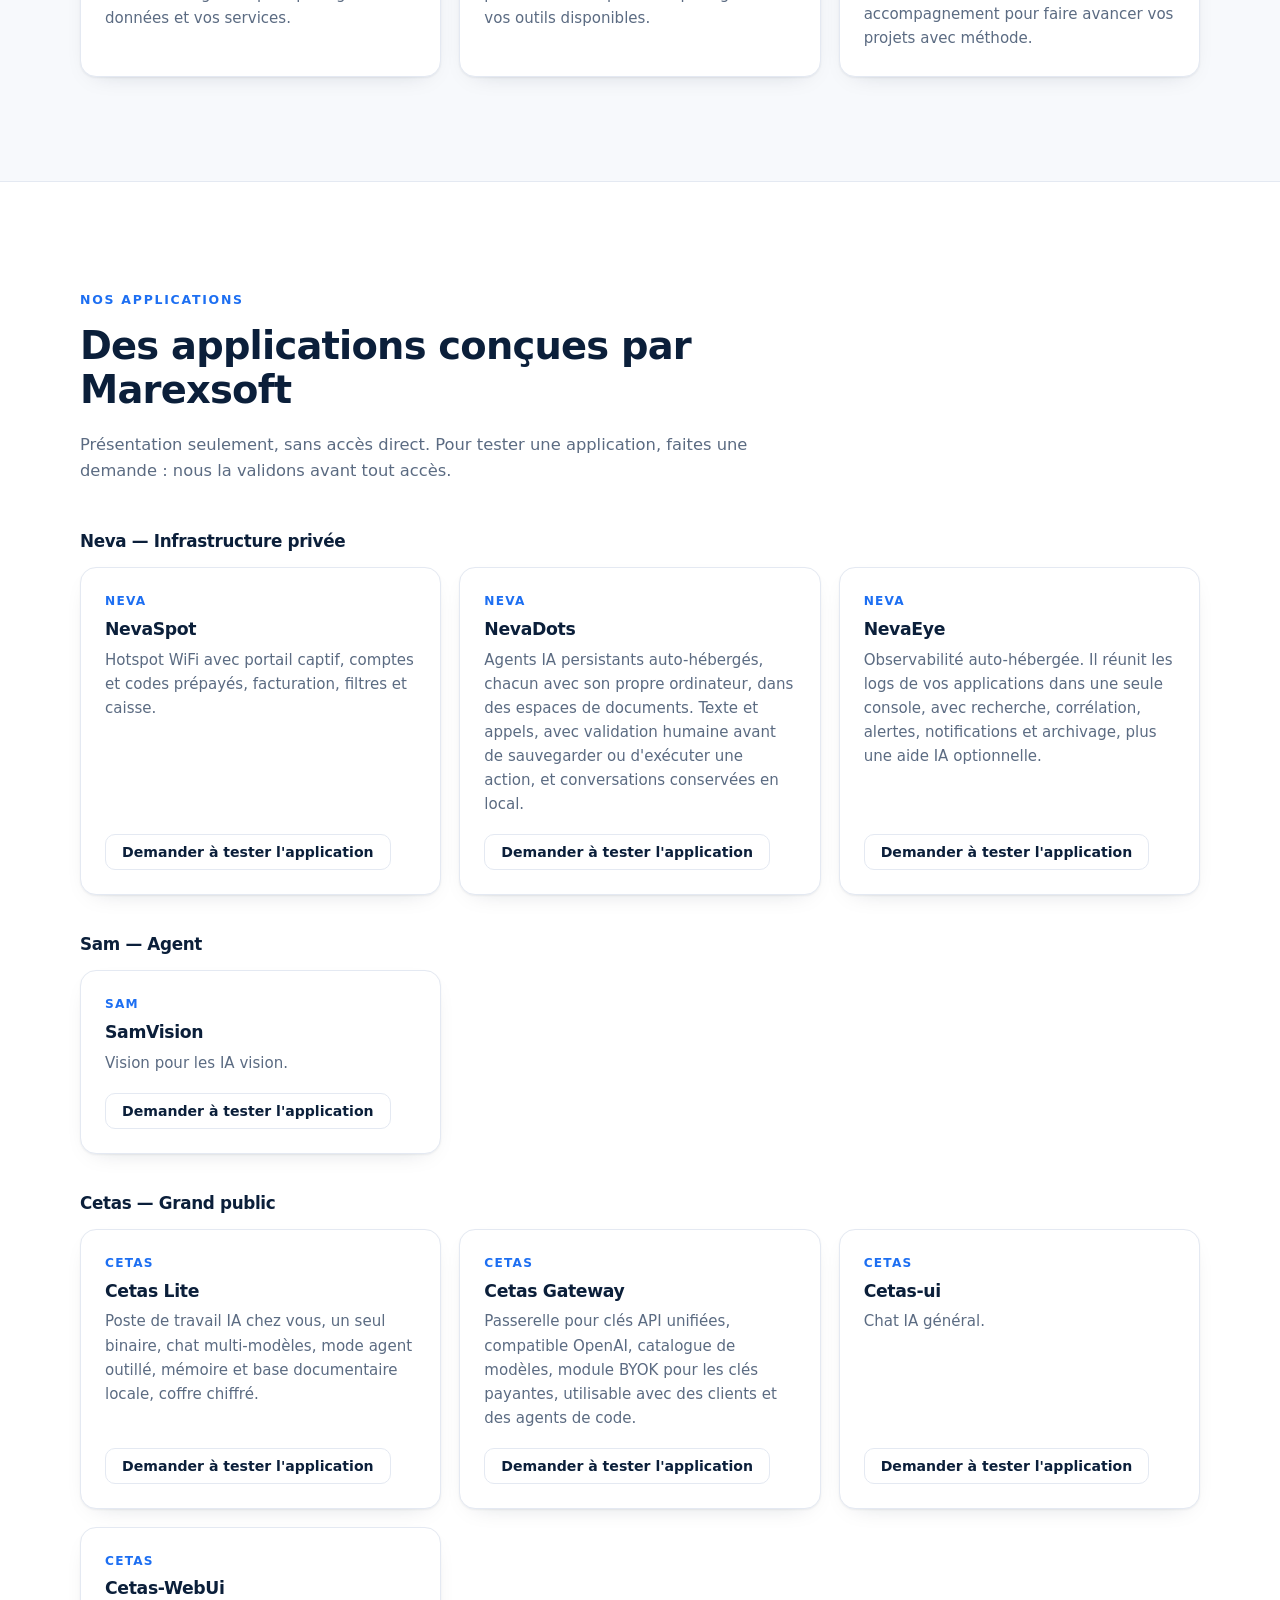
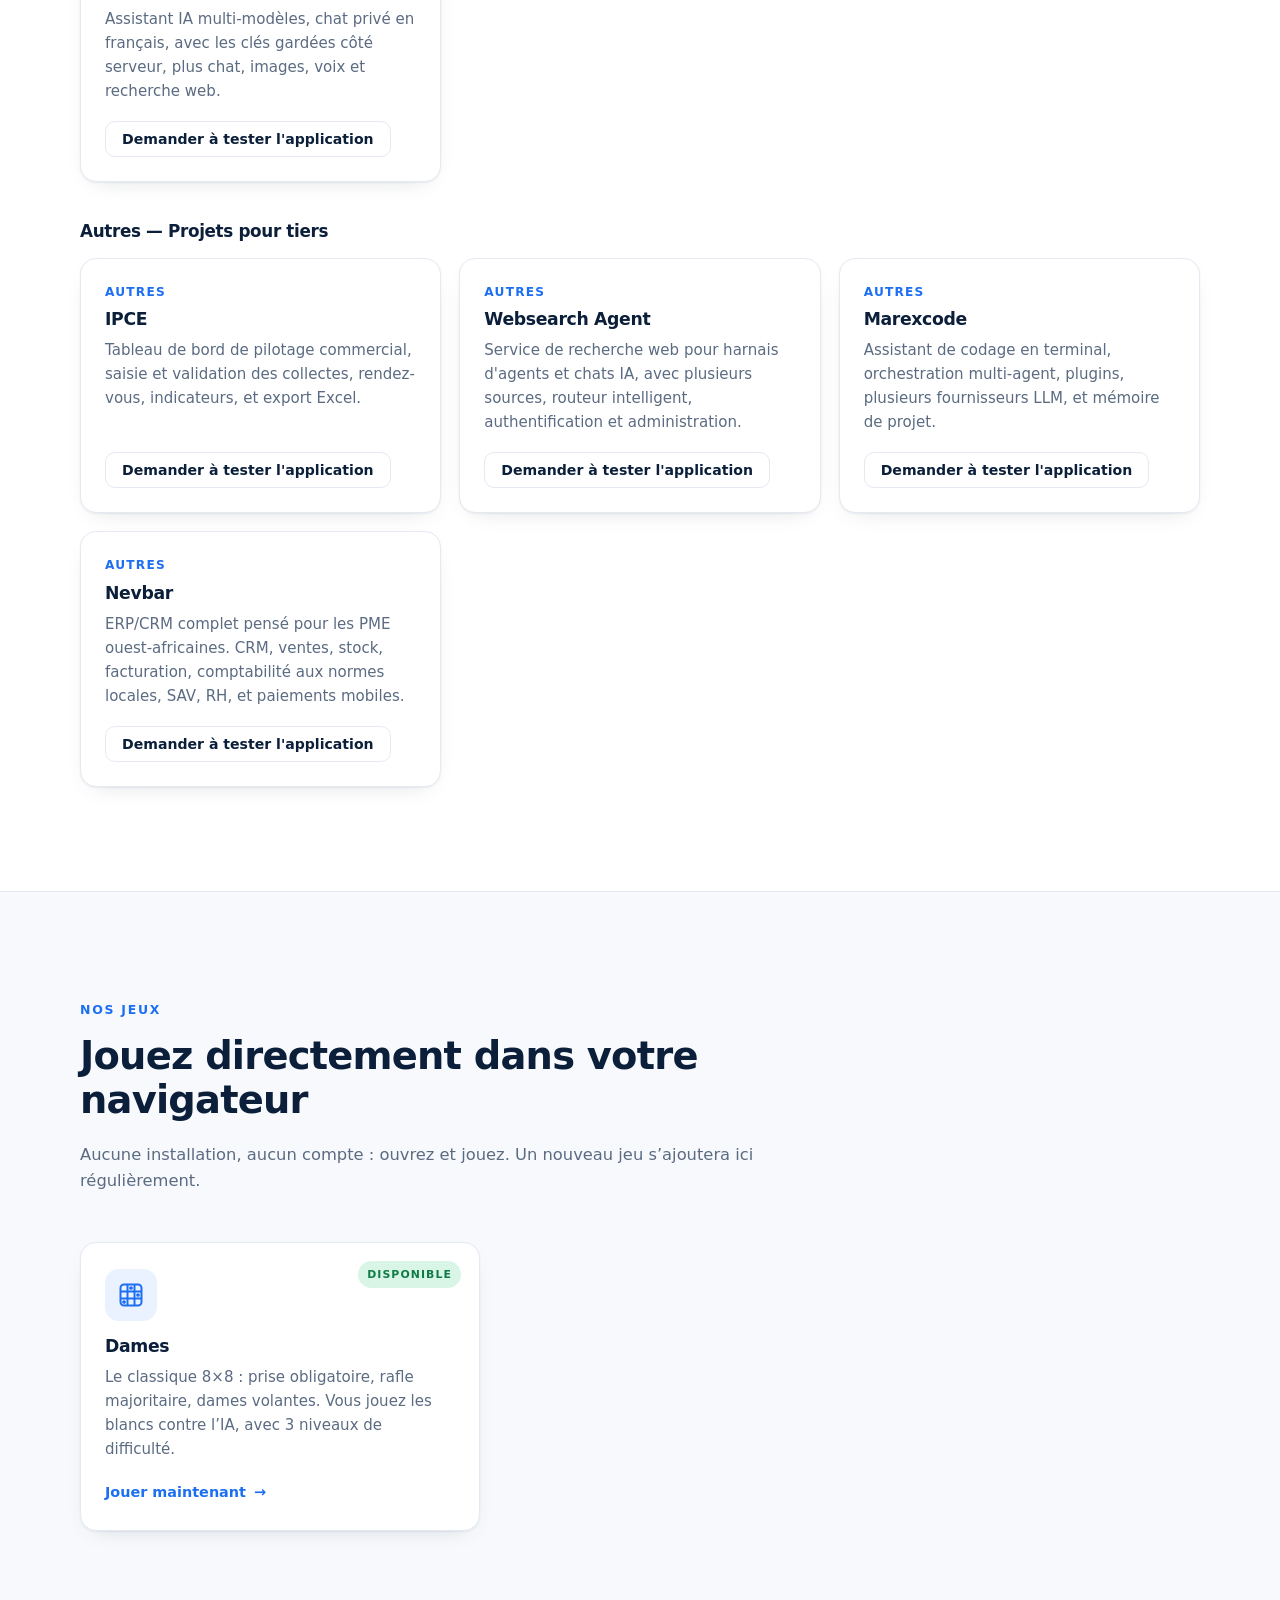
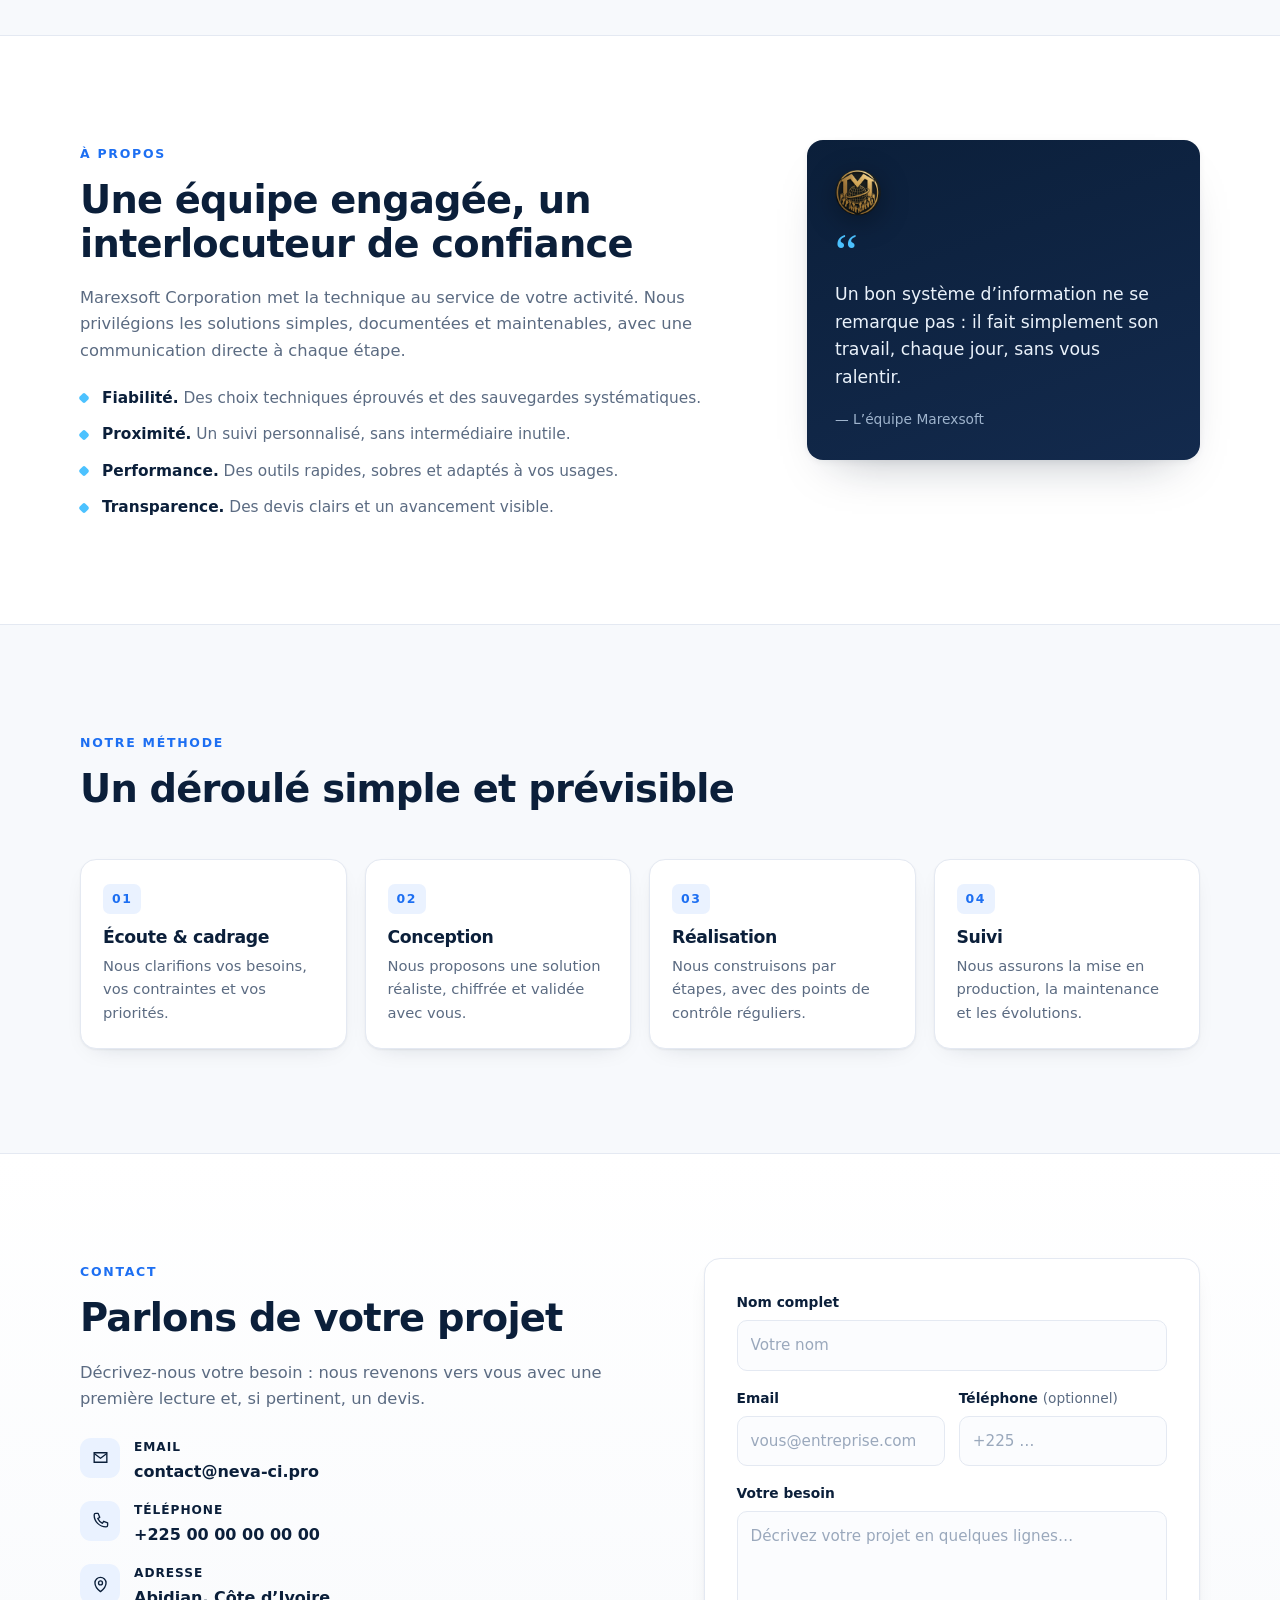
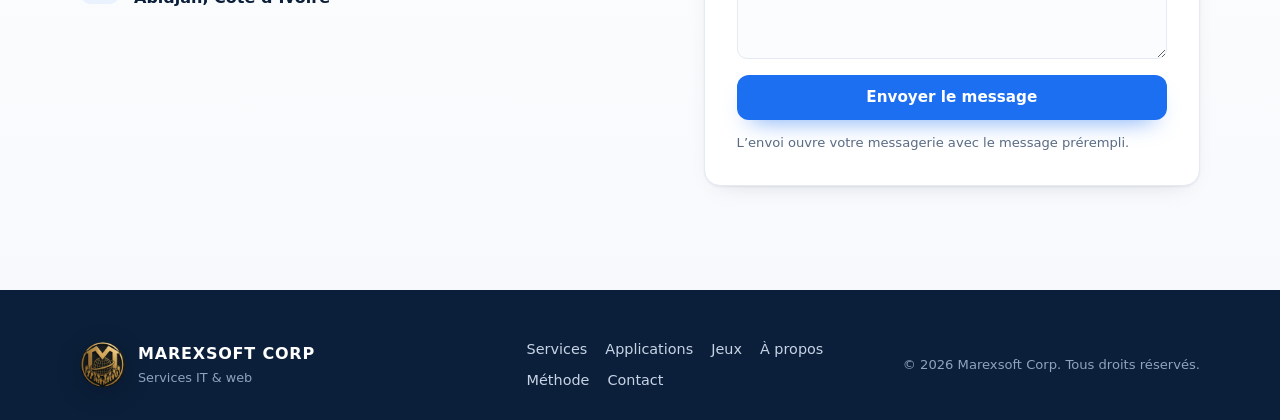
==== commit 07303f91: "Ajout de la section Jeux et du jeu de dames" ====
--- a/index.html
+++ b/index.html
@@ -54,6 +54,7 @@
       <nav class="nav" id="nav" aria-label="Navigation principale">
         <a href="#services">Services</a>
         <a href="#applications">Applications</a>
+        <a href="#jeux">Jeux</a>
         <a href="#apropos">À propos</a>
         <a href="#methode">Méthode</a>
         <a href="#contact">Contact</a>
@@ -267,6 +268,28 @@
             <p>ERP/CRM complet pensé pour les PME ouest-africaines. CRM, ventes, stock, facturation, comptabilité aux normes locales, SAV, RH, et paiements mobiles.</p>
             <button class="btn btn-ghost btn-sm app-test" type="button" data-app="Nevbar">Demander à tester l&#39;application</button>
           </article>
+        </div>
+      </div>
+    </section>
+
+    <section class="section" id="jeux">
+      <div class="container">
+        <div class="section-head reveal">
+          <p class="eyebrow">Nos jeux</p>
+          <h2>Jouez directement dans votre navigateur</h2>
+          <p class="section-sub">Aucune installation, aucun compte : ouvrez et jouez. Un nouveau jeu s’ajoutera ici régulièrement.</p>
+        </div>
+
+        <div class="grid games-grid">
+          <a class="card game reveal" href="jeux/dames.html">
+            <span class="game-badge">Disponible</span>
+            <span class="game-ico" aria-hidden="true">
+              <svg viewBox="0 0 24 24"><rect x="3" y="3" width="18" height="18" rx="3" fill="none" stroke="currentColor" stroke-width="1.7"/><path d="M3 9h18M3 15h18M9 3v18M15 3v18" fill="none" stroke="currentColor" stroke-width="1.7"/><circle cx="12" cy="6" r="1.6" fill="currentColor"/><circle cx="6" cy="18" r="1.6" fill="currentColor"/><circle cx="18" cy="12" r="1.6" fill="currentColor"/></svg>
+            </span>
+            <h3>Dames</h3>
+            <p>Le classique 8×8 : prise obligatoire, rafle majoritaire, dames volantes. Vous jouez les blancs contre l’IA, avec 3 niveaux de difficulté.</p>
+            <span class="game-cta">Jouer maintenant <span aria-hidden="true">→</span></span>
+          </a>
         </div>
       </div>
     </section>
@@ -385,6 +408,7 @@
       <nav class="footer-nav" aria-label="Navigation de pied de page">
         <a href="#services">Services</a>
         <a href="#applications">Applications</a>
+        <a href="#jeux">Jeux</a>
         <a href="#apropos">À propos</a>
         <a href="#methode">Méthode</a>
         <a href="#contact">Contact</a>
--- a/assets/style.css
+++ b/assets/style.css
@@ -174,6 +174,20 @@
 .app p:not(.app-family) { color: var(--muted); font-size: .94rem; margin: 0 0 18px; flex: 1; }
 .app .app-test { align-self: flex-start; }
 
+/* Games */
+.games-grid { grid-template-columns: repeat(3, 1fr); }
+.games-grid:has(> .game:only-child) { grid-template-columns: minmax(0, 400px); }
+.game { position: relative; display: flex; flex-direction: column; padding: 26px 24px; text-decoration: none; color: inherit; transition: transform .2s ease, box-shadow .2s ease, border-color .2s ease; }
+.game:hover { transform: translateY(-3px); box-shadow: var(--shadow-md); border-color: #d3deee; text-decoration: none; }
+.game-badge { position: absolute; top: 18px; right: 18px; font-size: .68rem; font-weight: 750; letter-spacing: .1em; text-transform: uppercase; color: #0f7b46; background: #d9f5e6; padding: 5px 9px; border-radius: 999px; }
+.game-ico { display: inline-flex; align-items: center; justify-content: center; width: 52px; height: 52px; border-radius: 14px; background: var(--accent-soft); color: var(--accent); margin-bottom: 16px; }
+.game-ico svg { width: 28px; height: 28px; }
+.game h3 { margin-bottom: 8px; }
+.game p { color: var(--muted); font-size: .94rem; margin: 0 0 20px; flex: 1; }
+.game-cta { display: inline-flex; align-items: center; gap: 8px; font-size: .9rem; font-weight: 650; color: var(--accent); }
+.game-cta span { transition: transform .2s ease; }
+.game:hover .game-cta span { transform: translateX(4px); }
+
 /* About */
 .about-grid { display: grid; grid-template-columns: 1.25fr .75fr; gap: clamp(28px, 6vw, 72px); align-items: start; }
 .values { list-style: none; display: grid; gap: 12px; margin-top: 22px; }
@@ -250,7 +264,7 @@
   .hero-visual { min-height: 300px; order: -1; }
   .panel { transform: none; width: min(100%, 460px); }
   .hero h1 { max-width: 22ch; }
-  .services-grid, .apps-grid { grid-template-columns: repeat(2, 1fr); }
+  .services-grid, .apps-grid, .games-grid { grid-template-columns: repeat(2, 1fr); }
   .about-grid, .contact-grid { grid-template-columns: 1fr; }
   .steps { grid-template-columns: repeat(2, 1fr); }
   .footer-inner { grid-template-columns: 1fr; text-align: left; }
@@ -269,7 +283,7 @@
   .nav a { padding: 11px 12px; }
   .nav .nav-cta { margin: 6px 0 0; }
   .menu-toggle { display: flex; }
-  .services-grid, .apps-grid { grid-template-columns: 1fr; }
+  .services-grid, .apps-grid, .games-grid { grid-template-columns: 1fr; }
   .steps { grid-template-columns: 1fr; }
   .field-row { grid-template-columns: 1fr; }
 }
@@ -301,6 +315,8 @@
   .section-contact { background: linear-gradient(180deg, #0a1a2e, #081527); }
   .site-footer { background: #050f1d; }
   .footer-name { color: #fff; }
+  .game-badge { color: #7ee2a7; background: #103a26; }
+  .game:hover { border-color: #31507a; }
 }
 @media (prefers-reduced-motion: reduce) {
   html { scroll-behavior: auto; }
